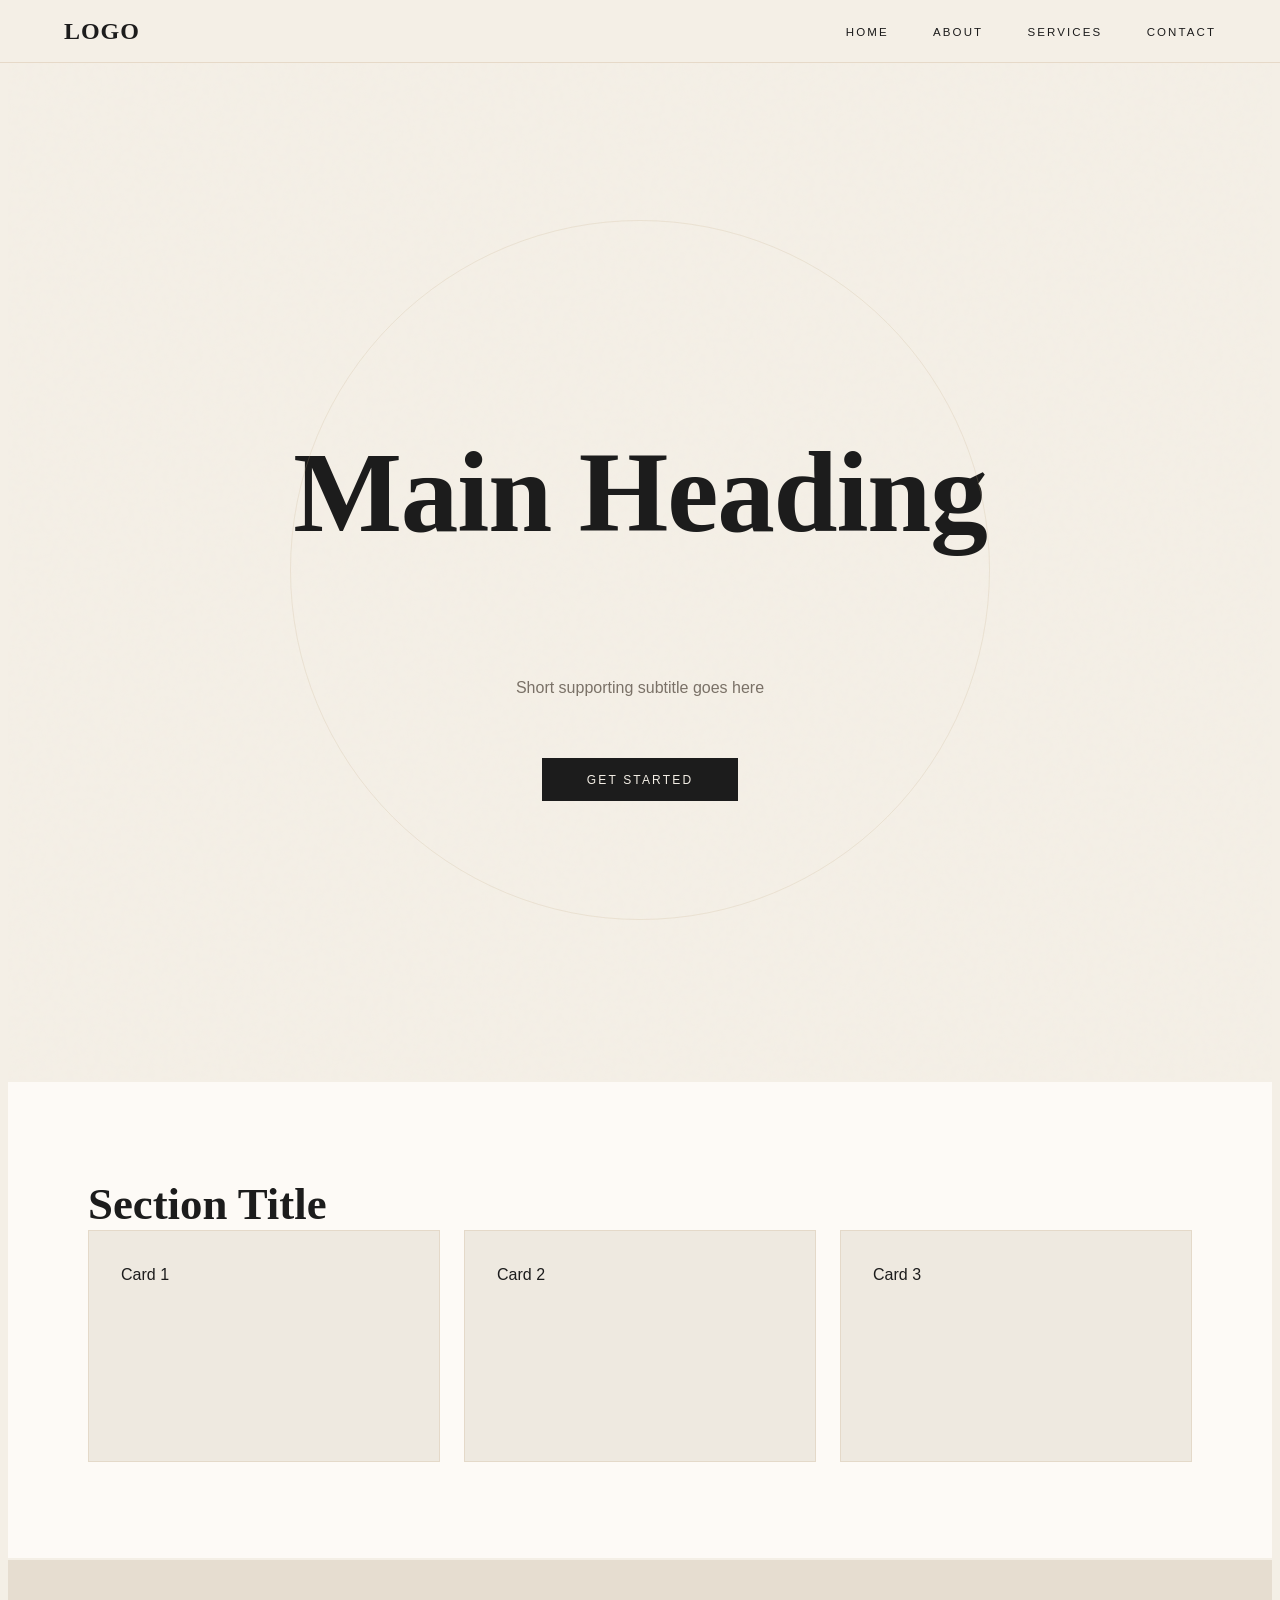
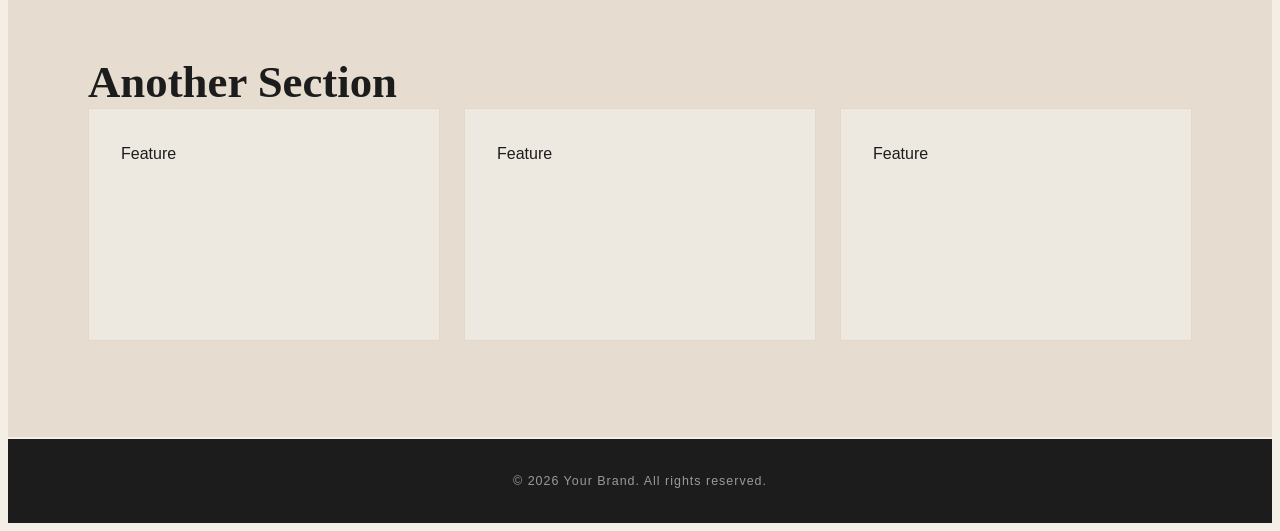
==== index.html @ 218c2b91 "getting portfolio site set up, setting up live server" ====
<!doctype html>
<html lang="en">
  <head>
    <meta charset="UTF-8" />
    <meta name="viewport" content="width=device-width, initial-scale=1.0" />
    <link rel="stylesheet" href="style.css" />
    <title>Wireframe Layout</title>
    <!-- 
    <style>
      * {
        margin: 0;
        padding: 0;
        box-sizing: border-box;
        font-family: Arial, sans-serif;
      }

      body {
        background: #f5f5f5;
        color: #333;
      }

      /* HEADER */
      header {
        background: #fff;
        padding: 20px 40px;
        display: flex;
        justify-content: space-between;
        align-items: center;
        border-bottom: 1px solid #ddd;
      }

      .logo {
        font-weight: bold;
      }

      nav a {
        margin-left: 20px;
        text-decoration: none;
        color: #333;
      }

      /* HERO */
      .hero {
        background: #eaeaea;
        padding: 80px 40px;
        text-align: center;
      }

      .hero h1 {
        font-size: 40px;
        margin-bottom: 10px;
      }

      .hero p {
        font-size: 18px;
        margin-bottom: 20px;
      }

      .btn {
        padding: 10px 20px;
        background: black;
        color: white;
        border: none;
        cursor: pointer;
      }

      /* SECTIONS */
      .section {
        padding: 60px 40px;
        background: white;
        margin-top: 10px;
      }

      .section-title {
        font-size: 24px;
        margin-bottom: 20px;
      }

      .grid {
        display: grid;
        grid-template-columns: repeat(3, 1fr);
        gap: 20px;
      }

      .card {
        background: #f0f0f0;
        padding: 20px;
        border: 1px solid #ddd;
        height: 120px;
      }

      /* FOOTER */
      footer {
        background: #111;
        color: white;
        text-align: center;
        padding: 30px;
        margin-top: 20px;
      }

      /* RESPONSIVE */
      @media (max-width: 768px) {
        .grid {
          grid-template-columns: 1fr;
        }

        header {
          flex-direction: column;
          gap: 10px;
        }
      }
    </style> -->
  </head>

  <body>
    <!-- HEADER -->
    <header>
      <div class="logo">LOGO</div>
      <nav>
        <a href="#">Home</a>
        <a href="#">About</a>
        <a href="#">Services</a>
        <a href="#">Contact</a>
      </nav>
    </header>

    <!-- HERO -->
    <section class="hero">
      <h1>Main Heading</h1>
      <p>Short supporting subtitle goes here</p>
      <button class="btn">Get Started</button>
    </section>

    <!-- SECTION 1 -->
    <section class="section">
      <div class="section-title">Section Title</div>
      <div class="grid">
        <div class="card">Card 1</div>
        <div class="card">Card 2</div>
        <div class="card">Card 3</div>
      </div>
    </section>

    <!-- SECTION 2 -->
    <section class="section">
      <div class="section-title">Another Section</div>
      <div class="grid">
        <div class="card">Feature</div>
        <div class="card">Feature</div>
        <div class="card">Feature</div>
      </div>
    </section>

    <!-- FOOTER -->
    <footer>© 2026 Your Brand. All rights reserved.</footer>
  </body>
</html>
---- style.css ----
Copy

/* ─── RESET ─── */
*, *::before, *::after {
  margin: 0;
  padding: 0;
  box-sizing: border-box;
}
 
/* ─── VARIABLES ─── */
:root {
  --cream:   #f4efe6;
  --sand:    #e6ddd0;
  --bark:    #c4a882;
  --ink:     #1c1c1c;
  --muted:   #7a7167;
  --white:   #fdfaf6;
  --card-bg: #eee9e0;
}
 
/* ─── BASE ─── */
html { scroll-behavior: smooth; }
 
body {
  font-family: 'Syne', sans-serif;
  background: var(--cream);
  color: var(--ink);
  overflow-x: hidden;
}
 
/* ─── HEADER ─── */
header {
  position: fixed;
  top: 0; left: 0; right: 0;
  z-index: 100;
  background: rgba(244,239,230,0.9);
  backdrop-filter: blur(14px);
  -webkit-backdrop-filter: blur(14px);
  border-bottom: 1px solid rgba(196,168,130,0.3);
  padding: 1.1rem 4rem;
  display: flex;
  justify-content: space-between;
  align-items: center;
}
 
.logo {
  font-family: 'Cormorant Garamond', serif;
  font-size: 1.5rem;
  font-weight: 700;
  letter-spacing: 0.04em;
  color: var(--ink);
}
 
.logo span { color: var(--bark); }
 
nav a {
  margin-left: 2.5rem;
  text-decoration: none;
  font-size: 0.72rem;
  font-weight: 500;
  letter-spacing: 0.18em;
  text-transform: uppercase;
  color: var(--ink);
  position: relative;
  padding-bottom: 3px;
  transition: color 0.25s;
}
 
nav a::after {
  content: '';
  position: absolute;
  bottom: 0; left: 0;
  width: 0; height: 1px;
  background: var(--bark);
  transition: width 0.3s ease;
}
 
nav a:hover { color: var(--bark); }
nav a:hover::after { width: 100%; }
 
/* ─── HERO ─── */
.hero {
  margin-top: 60px;
  min-height: 92vh;
  display: flex;
  flex-direction: column;
  justify-content: center;
  align-items: center;
  text-align: center;
  padding: 6rem 2rem;
  position: relative;
  overflow: hidden;
  background: var(--cream);
}
 
/* Grain texture overlay */
.hero::before {
  content: '';
  position: absolute;
  inset: 0;
  background-image: url("data:image/svg+xml,%3Csvg viewBox='0 0 200 200' xmlns='http://www.w3.org/2000/svg'%3E%3Cfilter id='n'%3E%3CfeTurbulence type='fractalNoise' baseFrequency='0.75' numOctaves='4' stitchTiles='stitch'/%3E%3C/filter%3E%3Crect width='100%25' height='100%25' filter='url(%23n)' opacity='0.04'/%3E%3C/svg%3E");
  pointer-events: none;
  opacity: 0.4;
}
 
/* Decorative circle */
.hero::after {
  content: '';
  position: absolute;
  width: 700px; height: 700px;
  border-radius: 50%;
  border: 1px solid rgba(196,168,130,0.2);
  top: 50%; left: 50%;
  transform: translate(-50%, -50%);
  pointer-events: none;
}
 
.hero-eyebrow {
  font-size: 0.72rem;
  letter-spacing: 0.26em;
  text-transform: uppercase;
  color: var(--bark);
  margin-bottom: 1.5rem;
  opacity: 0;
  animation: fadeUp 0.8s 0.2s forwards;
}
 
.hero h1 {
  font-family: 'Cormorant Garamond', serif;
  font-size: clamp(3.5rem, 9vw, 8rem);
  font-weight: 700;
  line-height: 1.0;
  letter-spacing: -0.01em;
  color: var(--ink);
  max-width: 800px;
  opacity: 0;
  animation: fadeUp 0.9s 0.35s forwards;
}
 
.hero h1 em {
  font-style: italic;
  color: var(--bark);
}
 
.hero p {
  margin-top: 1.8rem;
  font-size: 1rem;
  line-height: 1.75;
  color: var(--muted);
  max-width: 460px;
  font-weight: 400;
  opacity: 0;
  animation: fadeUp 0.9s 0.5s forwards;
}
 
/* ─── BUTTON ─── */
.btn {
  margin-top: 2.5rem;
  padding: 0.9rem 2.8rem;
  background: var(--ink);
  color: var(--cream);
  border: none;
  font-family: 'Syne', sans-serif;
  font-size: 0.75rem;
  font-weight: 500;
  letter-spacing: 0.18em;
  text-transform: uppercase;
  cursor: pointer;
  position: relative;
  overflow: hidden;
  transition: background 0.3s, transform 0.2s;
  opacity: 0;
  animation: fadeUp 0.9s 0.65s forwards;
}
 
.btn::before {
  content: '';
  position: absolute;
  inset: 0;
  background: var(--bark);
  transform: translateX(-101%);
  transition: transform 0.35s ease;
}
 
.btn:hover::before { transform: translateX(0); }
.btn:hover { transform: translateY(-2px); }
 
.btn span { position: relative; z-index: 1; }
 
/* ─── SECTIONS ─── */
.section {
  padding: 6rem 5rem;
  background: var(--white);
  margin-top: 2px;
}
 
.section:nth-child(even) { background: var(--sand); }
 
.section-header {
  display: flex;
  align-items: baseline;
  gap: 1.5rem;
  margin-bottom: 3rem;
}
 
.section-title {
  font-family: 'Cormorant Garamond', serif;
  font-size: clamp(2rem, 3.5vw, 3rem);
  font-weight: 600;
  color: var(--ink);
}
 
.section-rule {
  flex: 1;
  height: 1px;
  background: linear-gradient(to right, var(--bark), transparent);
  max-width: 200px;
}
 
/* ─── GRID & CARDS ─── */
.grid {
  display: grid;
  grid-template-columns: repeat(3, 1fr);
  gap: 1.5rem;
}
 
.card {
  background: var(--card-bg);
  padding: 2.2rem 2rem;
  border: 1px solid rgba(196,168,130,0.25);
  min-height: 160px;
  display: flex;
  flex-direction: column;
  justify-content: space-between;
  cursor: pointer;
  position: relative;
  overflow: hidden;
  transition: transform 0.3s ease, box-shadow 0.3s ease;
}
 
/* Card accent line */
.card::before {
  content: '';
  position: absolute;
  top: 0; left: 0;
  width: 3px; height: 0;
  background: var(--bark);
  transition: height 0.35s ease;
}
 
.card:hover::before { height: 100%; }
 
.card-number {
  font-family: 'Cormorant Garamond', serif;
  font-size: 2rem;
  font-weight: 400;
  color: rgba(196,168,130,0.45);
  line-height: 1;
}
 
.card-label {
  font-size: 0.82rem;
  font-weight: 500;
  letter-spacing: 0.1em;
  text-transform: uppercase;
  color: var(--ink);
}
 
/* ─── FOOTER ─── */
footer {
  background: var(--ink);
  color: rgba(244,239,230,0.6);
  text-align: center;
  padding: 2.2rem;
  margin-top: 2px;
  font-size: 0.78rem;
  letter-spacing: 0.08em;
}
 
footer strong {
  color: var(--bark);
  font-weight: 500;
}
 
/* ─── SCROLL REVEAL ─── */
.reveal {
  opacity: 0;
  transform: translateY(30px);
  transition: opacity 0.75s ease, transform 0.75s ease;
}
 
.reveal.visible {
  opacity: 1;
  transform: translateY(0);
}
 
.reveal:nth-child(2) { transition-delay: 0.1s; }
.reveal:nth-child(3) { transition-delay: 0.2s; }
 
/* ─── KEYFRAMES ─── */
@keyframes fadeUp {
  from { opacity: 0; transform: translateY(24px); }
  to   { opacity: 1; transform: translateY(0); }
}
 
/* ─── RESPONSIVE ─── */
@media (max-width: 768px) {
  header {
    flex-direction: column;
    gap: 0.8rem;
    padding: 1rem 2rem;
  }
 
  nav a { margin-left: 1rem; }
 
  .hero { padding: 5rem 1.5rem; }
 
  .section { padding: 4rem 2rem; }
 
  .grid { grid-template-columns: 1fr; }
}
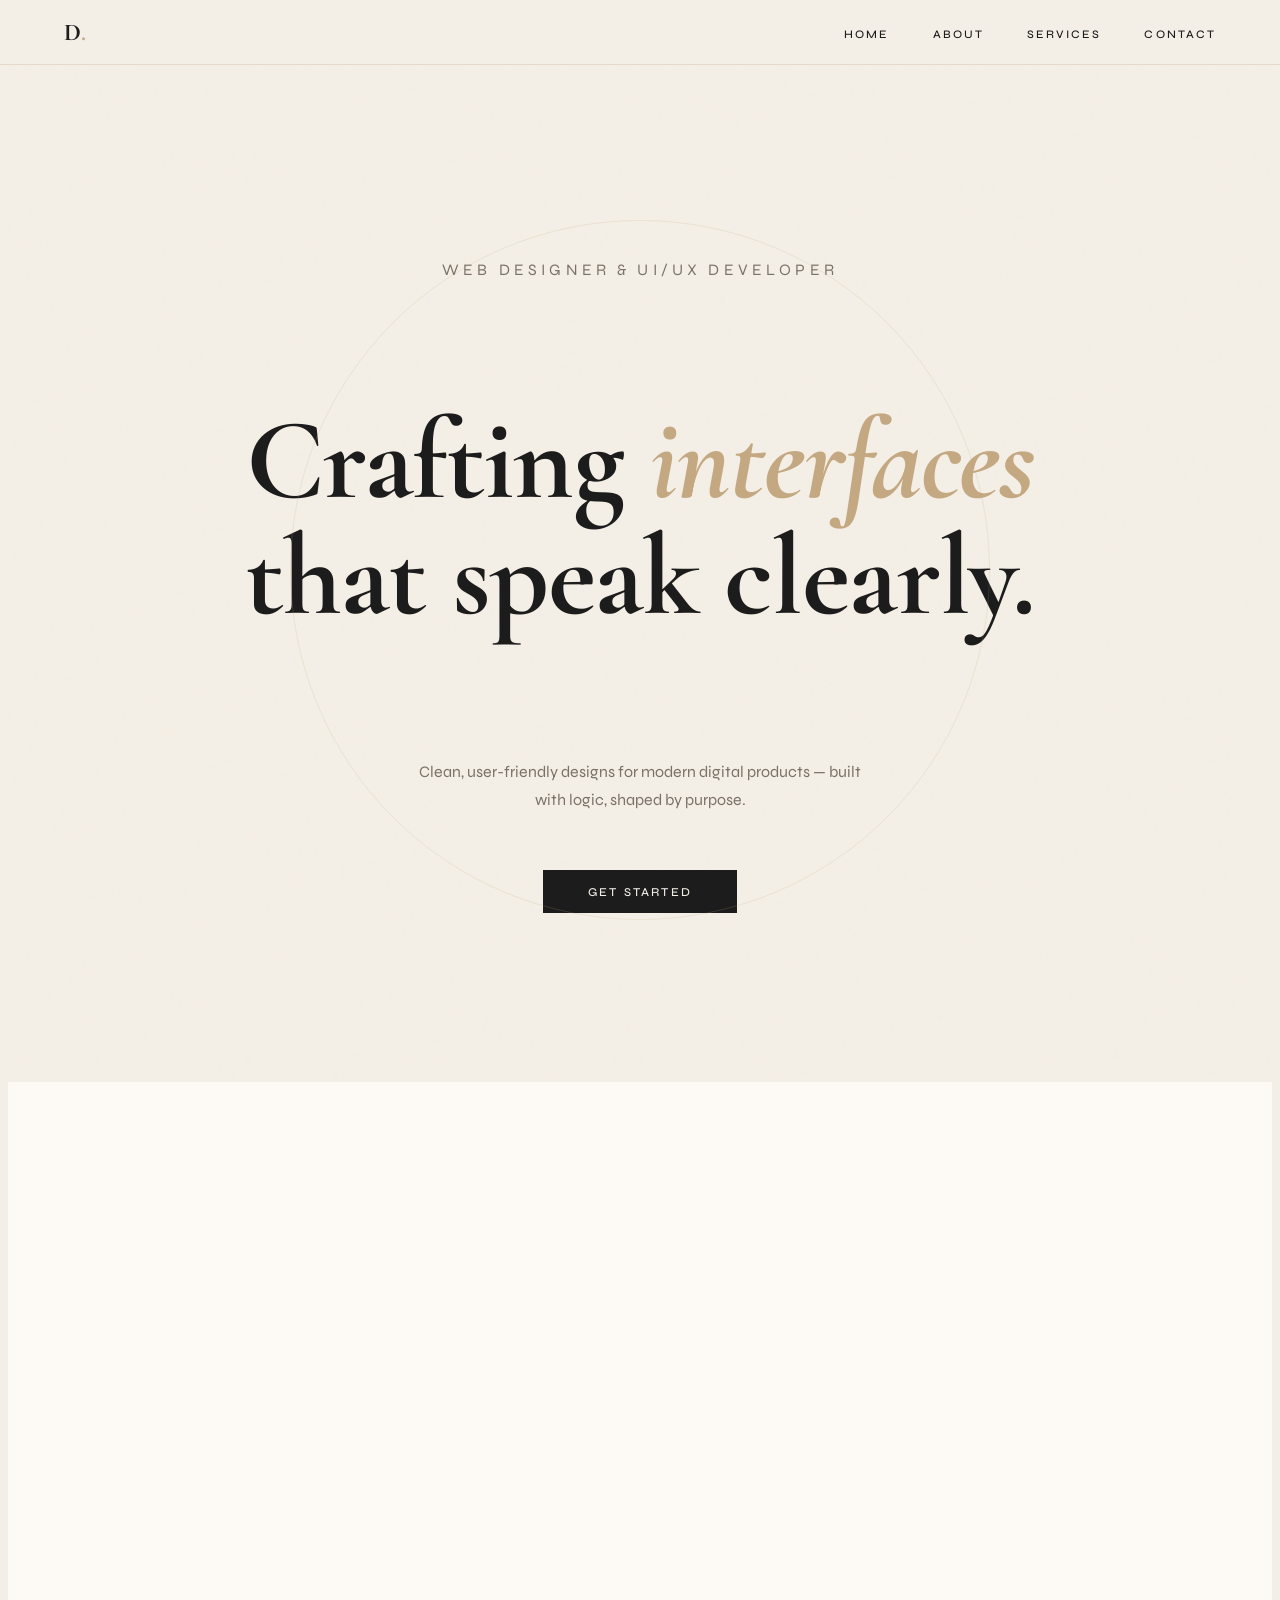
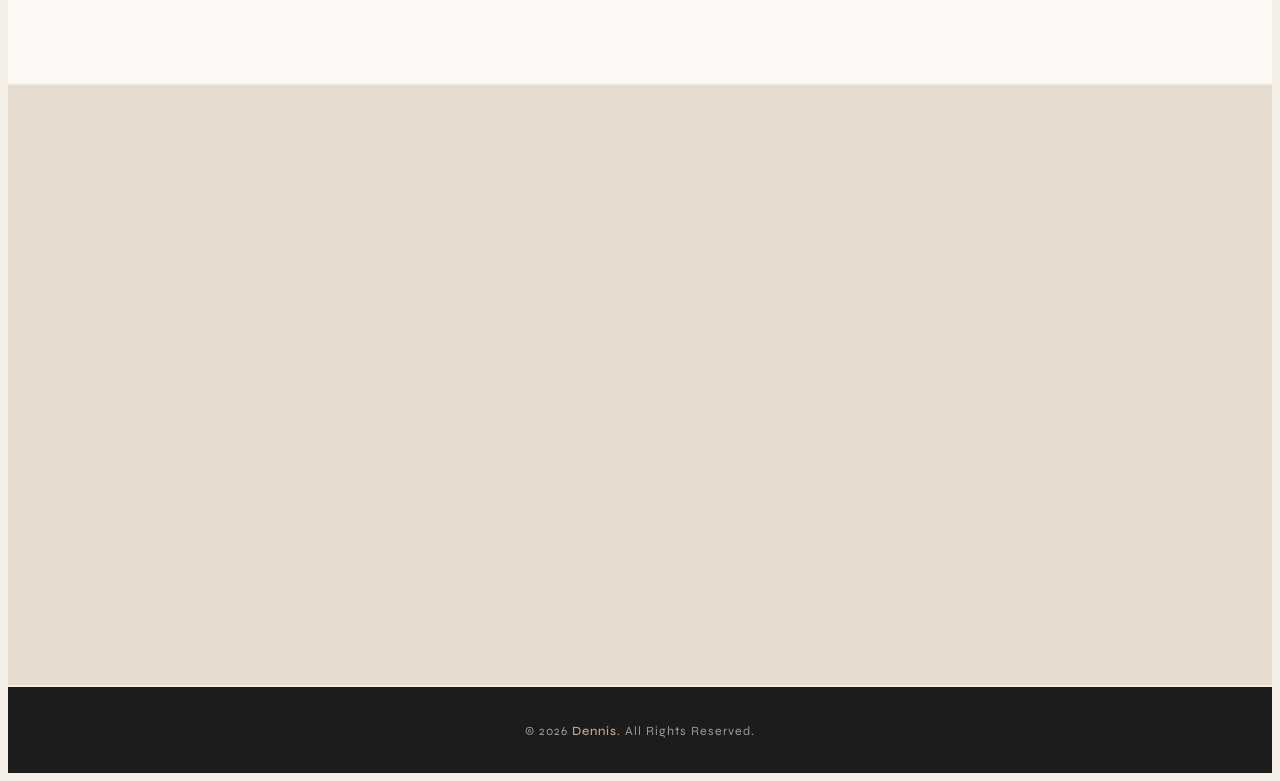
==== commit fa87c264: "getting portfolio cleaner" ====
--- a/index.html
+++ b/index.html
@@ -3,155 +3,82 @@
   <head>
     <meta charset="UTF-8" />
     <meta name="viewport" content="width=device-width, initial-scale=1.0" />
+    <title>Dennis — Web Designer</title>
+    <link href="https://fonts.googleapis.com/css2?family=Cormorant+Garamond:ital,wght@0,400;0,600;0,700;1,400;1,600&family=Syne:wght@400;500;700&display=swap" rel="stylesheet"/>
     <link rel="stylesheet" href="style.css" />
-    <title>Wireframe Layout</title>
-    <!-- 
-    <style>
-      * {
-        margin: 0;
-        padding: 0;
-        box-sizing: border-box;
-        font-family: Arial, sans-serif;
-      }
-
-      body {
-        background: #f5f5f5;
-        color: #333;
-      }
-
-      /* HEADER */
-      header {
-        background: #fff;
-        padding: 20px 40px;
-        display: flex;
-        justify-content: space-between;
-        align-items: center;
-        border-bottom: 1px solid #ddd;
-      }
-
-      .logo {
-        font-weight: bold;
-      }
-
-      nav a {
-        margin-left: 20px;
-        text-decoration: none;
-        color: #333;
-      }
-
-      /* HERO */
-      .hero {
-        background: #eaeaea;
-        padding: 80px 40px;
-        text-align: center;
-      }
-
-      .hero h1 {
-        font-size: 40px;
-        margin-bottom: 10px;
-      }
-
-      .hero p {
-        font-size: 18px;
-        margin-bottom: 20px;
-      }
-
-      .btn {
-        padding: 10px 20px;
-        background: black;
-        color: white;
-        border: none;
-        cursor: pointer;
-      }
-
-      /* SECTIONS */
-      .section {
-        padding: 60px 40px;
-        background: white;
-        margin-top: 10px;
-      }
-
-      .section-title {
-        font-size: 24px;
-        margin-bottom: 20px;
-      }
-
-      .grid {
-        display: grid;
-        grid-template-columns: repeat(3, 1fr);
-        gap: 20px;
-      }
-
-      .card {
-        background: #f0f0f0;
-        padding: 20px;
-        border: 1px solid #ddd;
-        height: 120px;
-      }
-
-      /* FOOTER */
-      footer {
-        background: #111;
-        color: white;
-        text-align: center;
-        padding: 30px;
-        margin-top: 20px;
-      }
-
-      /* RESPONSIVE */
-      @media (max-width: 768px) {
-        .grid {
-          grid-template-columns: 1fr;
-        }
-
-        header {
-          flex-direction: column;
-          gap: 10px;
-        }
-      }
-    </style> -->
   </head>
 
   <body>
+
     <!-- HEADER -->
     <header>
-      <div class="logo">LOGO</div>
+      <div class="logo">D<span>.</span></div>
       <nav>
-        <a href="#">Home</a>
-        <a href="#">About</a>
-        <a href="#">Services</a>
-        <a href="#">Contact</a>
+        <a href="#home">Home</a>
+        <a href="#about">About</a>
+        <a href="#services">Services</a>
+        <a href="#contact">Contact</a>
       </nav>
     </header>
 
     <!-- HERO -->
-    <section class="hero">
-      <h1>Main Heading</h1>
-      <p>Short supporting subtitle goes here</p>
-      <button class="btn">Get Started</button>
+    <section class="hero" id="home">
+      <p class="hero-eyebrow">Web Designer &amp; UI/UX Developer</p>
+      <h1>Crafting <em>interfaces</em><br>that speak clearly.</h1>
+      <p>Clean, user-friendly designs for modern digital products — built with logic, shaped by purpose.</p>
+      <button class="btn"><span>Get Started</span></button>
     </section>
 
-    <!-- SECTION 1 -->
-    <section class="section">
-      <div class="section-title">Section Title</div>
+    <!-- SECTION 1 — SERVICES -->
+    <section class="section" id="services">
+      <div class="section-header reveal">
+        <h2 class="section-title">What I Do</h2>
+        <div class="section-rule"></div>
+      </div>
       <div class="grid">
-        <div class="card">Card 1</div>
-        <div class="card">Card 2</div>
-        <div class="card">Card 3</div>
+        <div class="card reveal">
+          <span class="card-number">01</span>
+          <span class="card-label">UI Design</span>
+        </div>
+        <div class="card reveal">
+          <span class="card-number">02</span>
+          <span class="card-label">UX Research</span>
+        </div>
+        <div class="card reveal">
+          <span class="card-number">03</span>
+          <span class="card-label">Web Development</span>
+        </div>
       </div>
     </section>
 
-    <!-- SECTION 2 -->
-    <section class="section">
-      <div class="section-title">Another Section</div>
+    <!-- SECTION 2 — FEATURES -->
+    <section class="section" id="about">
+      <div class="section-header reveal">
+        <h2 class="section-title">Why Work With Me</h2>
+        <div class="section-rule"></div>
+      </div>
       <div class="grid">
-        <div class="card">Feature</div>
-        <div class="card">Feature</div>
-        <div class="card">Feature</div>
+        <div class="card reveal">
+          <span class="card-number">✦</span>
+          <span class="card-label">User-Centered</span>
+        </div>
+        <div class="card reveal">
+          <span class="card-number">✦</span>
+          <span class="card-label">Detail-Oriented</span>
+        </div>
+        <div class="card reveal">
+          <span class="card-number">✦</span>
+          <span class="card-label">Business-Focused</span>
+        </div>
       </div>
     </section>
 
     <!-- FOOTER -->
-    <footer>© 2026 Your Brand. All rights reserved.</footer>
+    <footer id="contact">
+      © 2026 <strong>Dennis</strong>. All Rights Reserved.
+    </footer>
+
+    <script src="script.js"></script>
+
   </body>
-</html>
+</html>
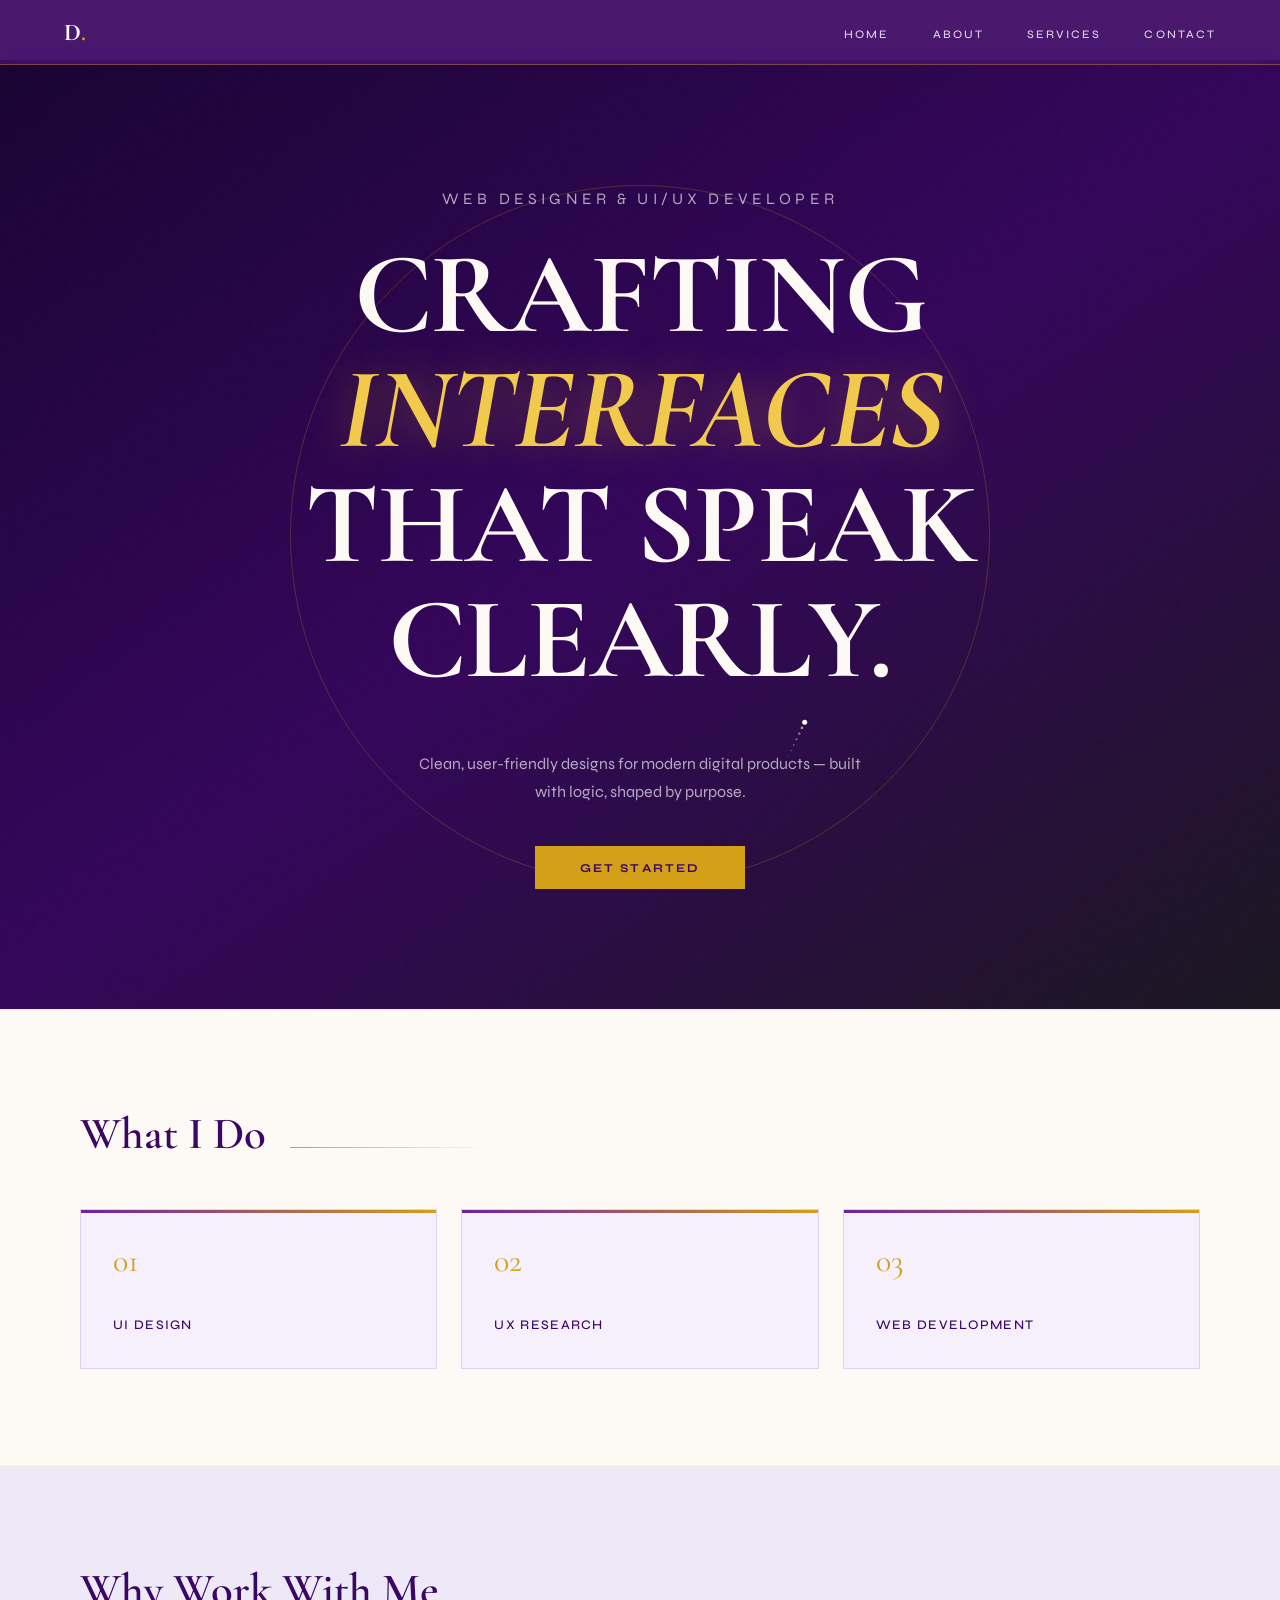
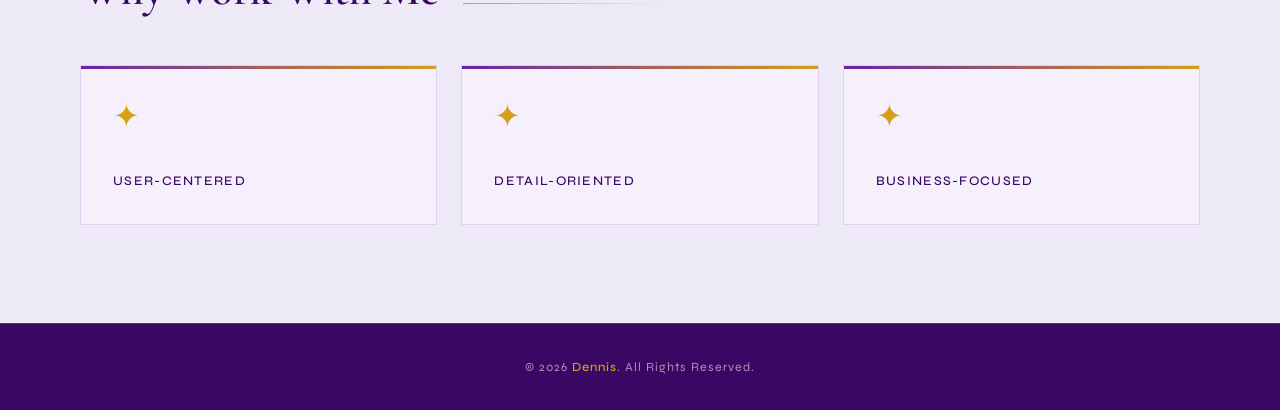
==== commit bec2f466: "fireworks" ====
--- a/index.html
+++ b/index.html
@@ -23,6 +23,7 @@
 
     <!-- HERO -->
     <section class="hero" id="home">
+      <canvas id="fireworks"></canvas>
       <p class="hero-eyebrow">Web Designer &amp; UI/UX Developer</p>
       <h1>Crafting <em>interfaces</em><br>that speak clearly.</h1>
       <p>Clean, user-friendly designs for modern digital products — built with logic, shaped by purpose.</p>
--- a/style.css
+++ b/style.css
@@ -1,59 +1,78 @@
-
-Copy
-
 /* ─── RESET ─── */
-*, *::before, *::after {
+*,
+*::before,
+*::after {
   margin: 0;
   padding: 0;
   box-sizing: border-box;
 }
- 
+
 /* ─── VARIABLES ─── */
 :root {
-  --cream:   #f4efe6;
-  --sand:    #e6ddd0;
-  --bark:    #c4a882;
-  --ink:     #1c1c1c;
-  --muted:   #7a7167;
-  --white:   #fdfaf6;
-  --card-bg: #eee9e0;
-}
- 
+  --cream: #f4efe6;
+  --sand: #ede9f6; /* soft purple tint */
+  --purple: #6b21a8; /* royal purple */
+  --purple-deep: #3b0764; /* deep purple */
+  --purple-light: #a855f7; /* lighter purple accent */
+  --gold: #d4a017; /* rich gold */
+  --gold-light: #f0c94d; /* bright gold highlight */
+  --ink: #1c1c1c;
+  --muted: #7a7167;
+  --white: #fdfaf6;
+  --card-bg: #f5f0fc; /* purple-washed card */
+}
+
+#fireworks {
+  position: absolute;
+  top: 0;
+  left: 0;
+  width: 100%;
+  height: 100%;
+  pointer-events: none;
+  z-index: 0;
+}
+
 /* ─── BASE ─── */
-html { scroll-behavior: smooth; }
- 
+html {
+  scroll-behavior: smooth;
+}
+
 body {
-  font-family: 'Syne', sans-serif;
+  font-family: "Syne", sans-serif;
   background: var(--cream);
   color: var(--ink);
   overflow-x: hidden;
 }
- 
+
 /* ─── HEADER ─── */
 header {
   position: fixed;
-  top: 0; left: 0; right: 0;
+  top: 0;
+  left: 0;
+  right: 0;
   z-index: 100;
-  background: rgba(244,239,230,0.9);
+  background: rgba(59, 7, 100, 0.92);
   backdrop-filter: blur(14px);
   -webkit-backdrop-filter: blur(14px);
-  border-bottom: 1px solid rgba(196,168,130,0.3);
+  border-bottom: 1px solid rgba(212, 160, 23, 0.4);
   padding: 1.1rem 4rem;
   display: flex;
   justify-content: space-between;
   align-items: center;
 }
- 
+
 .logo {
-  font-family: 'Cormorant Garamond', serif;
+  font-family: "Cormorant Garamond", serif;
   font-size: 1.5rem;
   font-weight: 700;
   letter-spacing: 0.04em;
-  color: var(--ink);
-}
- 
-.logo span { color: var(--bark); }
- 
+  color: var(--white);
+}
+
+.logo span {
+  color: var(--gold);
+}
+
 nav a {
   margin-left: 2.5rem;
   text-decoration: none;
@@ -61,24 +80,30 @@
   font-weight: 500;
   letter-spacing: 0.18em;
   text-transform: uppercase;
-  color: var(--ink);
+  color: rgba(255, 255, 255, 0.8);
   position: relative;
   padding-bottom: 3px;
   transition: color 0.25s;
 }
- 
+
 nav a::after {
-  content: '';
-  position: absolute;
-  bottom: 0; left: 0;
-  width: 0; height: 1px;
-  background: var(--bark);
+  content: "";
+  position: absolute;
+  bottom: 0;
+  left: 0;
+  width: 0;
+  height: 1px;
+  background: var(--gold);
   transition: width 0.3s ease;
 }
- 
-nav a:hover { color: var(--bark); }
-nav a:hover::after { width: 100%; }
- 
+
+nav a:hover {
+  color: var(--gold-light);
+}
+nav a:hover::after {
+  width: 100%;
+}
+
 /* ─── HERO ─── */
 .hero {
   margin-top: 60px;
@@ -91,144 +116,161 @@
   padding: 6rem 2rem;
   position: relative;
   overflow: hidden;
-  background: var(--cream);
-}
- 
+  background: linear-gradient(145deg, #1a0533 0%, #3b0764 50%, #1c1c1c 100%);
+}
+
 /* Grain texture overlay */
 .hero::before {
-  content: '';
+  content: "";
   position: absolute;
   inset: 0;
   background-image: url("data:image/svg+xml,%3Csvg viewBox='0 0 200 200' xmlns='http://www.w3.org/2000/svg'%3E%3Cfilter id='n'%3E%3CfeTurbulence type='fractalNoise' baseFrequency='0.75' numOctaves='4' stitchTiles='stitch'/%3E%3C/filter%3E%3Crect width='100%25' height='100%25' filter='url(%23n)' opacity='0.04'/%3E%3C/svg%3E");
   pointer-events: none;
   opacity: 0.4;
 }
- 
-/* Decorative circle */
+
+/* Decorative gold circle */
 .hero::after {
-  content: '';
-  position: absolute;
-  width: 700px; height: 700px;
+  content: "";
+  position: absolute;
+  width: 700px;
+  height: 700px;
   border-radius: 50%;
-  border: 1px solid rgba(196,168,130,0.2);
-  top: 50%; left: 50%;
+  border: 1px solid rgba(212, 160, 23, 0.25);
+  top: 50%;
+  left: 50%;
   transform: translate(-50%, -50%);
   pointer-events: none;
 }
- 
-.hero-eyebrow {
+
+.hero-eyebrow,
+.hero h1,
+.her p,
+.btn {
+  position: relative;
+  z-index: 1;
   font-size: 0.72rem;
   letter-spacing: 0.26em;
   text-transform: uppercase;
-  color: var(--bark);
+  color: var(--gold);
   margin-bottom: 1.5rem;
   opacity: 0;
   animation: fadeUp 0.8s 0.2s forwards;
 }
- 
+
 .hero h1 {
-  font-family: 'Cormorant Garamond', serif;
+  font-family: "Cormorant Garamond", serif;
   font-size: clamp(3.5rem, 9vw, 8rem);
   font-weight: 700;
-  line-height: 1.0;
+  line-height: 1;
   letter-spacing: -0.01em;
-  color: var(--ink);
+  color: var(--white);
   max-width: 800px;
   opacity: 0;
   animation: fadeUp 0.9s 0.35s forwards;
 }
- 
+
 .hero h1 em {
   font-style: italic;
-  color: var(--bark);
-}
- 
+  color: var(--gold-light);
+  text-shadow: 0 0 40px rgba(212, 160, 23, 0.4);
+}
+
 .hero p {
   margin-top: 1.8rem;
   font-size: 1rem;
   line-height: 1.75;
-  color: var(--muted);
+  color: rgba(255, 255, 255, 0.65);
   max-width: 460px;
   font-weight: 400;
   opacity: 0;
   animation: fadeUp 0.9s 0.5s forwards;
 }
- 
+
 /* ─── BUTTON ─── */
 .btn {
   margin-top: 2.5rem;
   padding: 0.9rem 2.8rem;
-  background: var(--ink);
-  color: var(--cream);
+  background: var(--gold);
+  color: var(--purple-deep);
   border: none;
-  font-family: 'Syne', sans-serif;
+  font-family: "Syne", sans-serif;
   font-size: 0.75rem;
-  font-weight: 500;
+  font-weight: 700;
   letter-spacing: 0.18em;
   text-transform: uppercase;
   cursor: pointer;
   position: relative;
   overflow: hidden;
-  transition: background 0.3s, transform 0.2s;
+  transition: transform 0.2s;
   opacity: 0;
   animation: fadeUp 0.9s 0.65s forwards;
 }
- 
+
 .btn::before {
-  content: '';
+  content: "";
   position: absolute;
   inset: 0;
-  background: var(--bark);
+  background: var(--gold-light);
   transform: translateX(-101%);
   transition: transform 0.35s ease;
 }
- 
-.btn:hover::before { transform: translateX(0); }
-.btn:hover { transform: translateY(-2px); }
- 
-.btn span { position: relative; z-index: 1; }
- 
+
+.btn:hover::before {
+  transform: translateX(0);
+}
+.btn:hover {
+  transform: translateY(-2px);
+}
+
+.btn span {
+  position: relative;
+  z-index: 1;
+}
+
 /* ─── SECTIONS ─── */
 .section {
   padding: 6rem 5rem;
   background: var(--white);
   margin-top: 2px;
 }
- 
-.section:nth-child(even) { background: var(--sand); }
- 
+
+.section:nth-child(even) {
+  background: var(--sand);
+}
+
 .section-header {
   display: flex;
   align-items: baseline;
   gap: 1.5rem;
   margin-bottom: 3rem;
 }
- 
+
 .section-title {
-  font-family: 'Cormorant Garamond', serif;
+  font-family: "Cormorant Garamond", serif;
   font-size: clamp(2rem, 3.5vw, 3rem);
   font-weight: 600;
-  color: var(--ink);
-}
- 
+  color: var(--purple-deep);
+}
+
 .section-rule {
   flex: 1;
   height: 1px;
-  background: linear-gradient(to right, var(--bark), transparent);
+  background: linear-gradient(to right, var(--gold), transparent);
   max-width: 200px;
 }
- 
+
 /* ─── GRID & CARDS ─── */
 .grid {
   display: grid;
   grid-template-columns: repeat(3, 1fr);
   gap: 1.5rem;
 }
- 
+
 .card {
   background: var(--card-bg);
   padding: 2.2rem 2rem;
-  border: 1px solid rgba(196,168,130,0.25);
+  border: 1px solid rgba(107, 33, 168, 0.15);
   min-height: 160px;
   display: flex;
   flex-direction: column;
@@ -236,74 +278,104 @@
   cursor: pointer;
   position: relative;
   overflow: hidden;
-  transition: transform 0.3s ease, box-shadow 0.3s ease;
-}
- 
-/* Card accent line */
+  transition:
+    transform 0.3s ease,
+    box-shadow 0.3s ease;
+}
+
+/* Gold + purple gradient top bar */
 .card::before {
-  content: '';
-  position: absolute;
-  top: 0; left: 0;
-  width: 3px; height: 0;
-  background: var(--bark);
+  content: "";
+  position: absolute;
+  top: 0;
+  left: 0;
+  width: 100%;
+  height: 3px;
+  background: linear-gradient(to right, var(--purple), var(--gold));
+}
+
+/* Purple left bar grows on hover */
+.card::after {
+  content: "";
+  position: absolute;
+  top: 0;
+  left: 0;
+  width: 3px;
+  height: 0;
+  background: var(--purple);
   transition: height 0.35s ease;
 }
- 
-.card:hover::before { height: 100%; }
- 
+
+.card:hover::after {
+  height: 100%;
+}
+
 .card-number {
-  font-family: 'Cormorant Garamond', serif;
+  font-family: "Cormorant Garamond", serif;
   font-size: 2rem;
   font-weight: 400;
-  color: rgba(196,168,130,0.45);
+  color: var(--gold);
   line-height: 1;
 }
- 
+
 .card-label {
   font-size: 0.82rem;
   font-weight: 500;
   letter-spacing: 0.1em;
   text-transform: uppercase;
-  color: var(--ink);
-}
- 
+  color: var(--purple-deep);
+}
+
 /* ─── FOOTER ─── */
 footer {
-  background: var(--ink);
-  color: rgba(244,239,230,0.6);
+  background: var(--purple-deep);
+  color: rgba(244, 239, 230, 0.6);
   text-align: center;
   padding: 2.2rem;
   margin-top: 2px;
   font-size: 0.78rem;
   letter-spacing: 0.08em;
-}
- 
+  border-top: 1px solid rgba(212, 160, 23, 0.3);
+}
+
 footer strong {
-  color: var(--bark);
+  color: var(--gold);
   font-weight: 500;
 }
- 
+
 /* ─── SCROLL REVEAL ─── */
 .reveal {
   opacity: 0;
   transform: translateY(30px);
-  transition: opacity 0.75s ease, transform 0.75s ease;
-}
- 
+  transition:
+    opacity 0.75s ease,
+    transform 0.75s ease;
+}
+
 .reveal.visible {
   opacity: 1;
   transform: translateY(0);
 }
- 
-.reveal:nth-child(2) { transition-delay: 0.1s; }
-.reveal:nth-child(3) { transition-delay: 0.2s; }
- 
+
+.reveal:nth-child(2) {
+  transition-delay: 0.1s;
+}
+.reveal:nth-child(3) {
+  transition-delay: 0.2s;
+}
+
 /* ─── KEYFRAMES ─── */
 @keyframes fadeUp {
-  from { opacity: 0; transform: translateY(24px); }
-  to   { opacity: 1; transform: translateY(0); }
-}
- 
+  from {
+    opacity: 0;
+    transform: translateY(24px);
+  }
+  to {
+    opacity: 1;
+    transform: translateY(0);
+  }
+}
+
 /* ─── RESPONSIVE ─── */
 @media (max-width: 768px) {
   header {
@@ -311,12 +383,20 @@
     gap: 0.8rem;
     padding: 1rem 2rem;
   }
- 
-  nav a { margin-left: 1rem; }
- 
-  .hero { padding: 5rem 1.5rem; }
- 
-  .section { padding: 4rem 2rem; }
- 
-  .grid { grid-template-columns: 1fr; }
-}+
+  nav a {
+    margin-left: 1rem;
+  }
+
+  .hero {
+    padding: 5rem 1.5rem;
+  }
+
+  .section {
+    padding: 4rem 2rem;
+  }
+
+  .grid {
+    grid-template-columns: 1fr;
+  }
+}
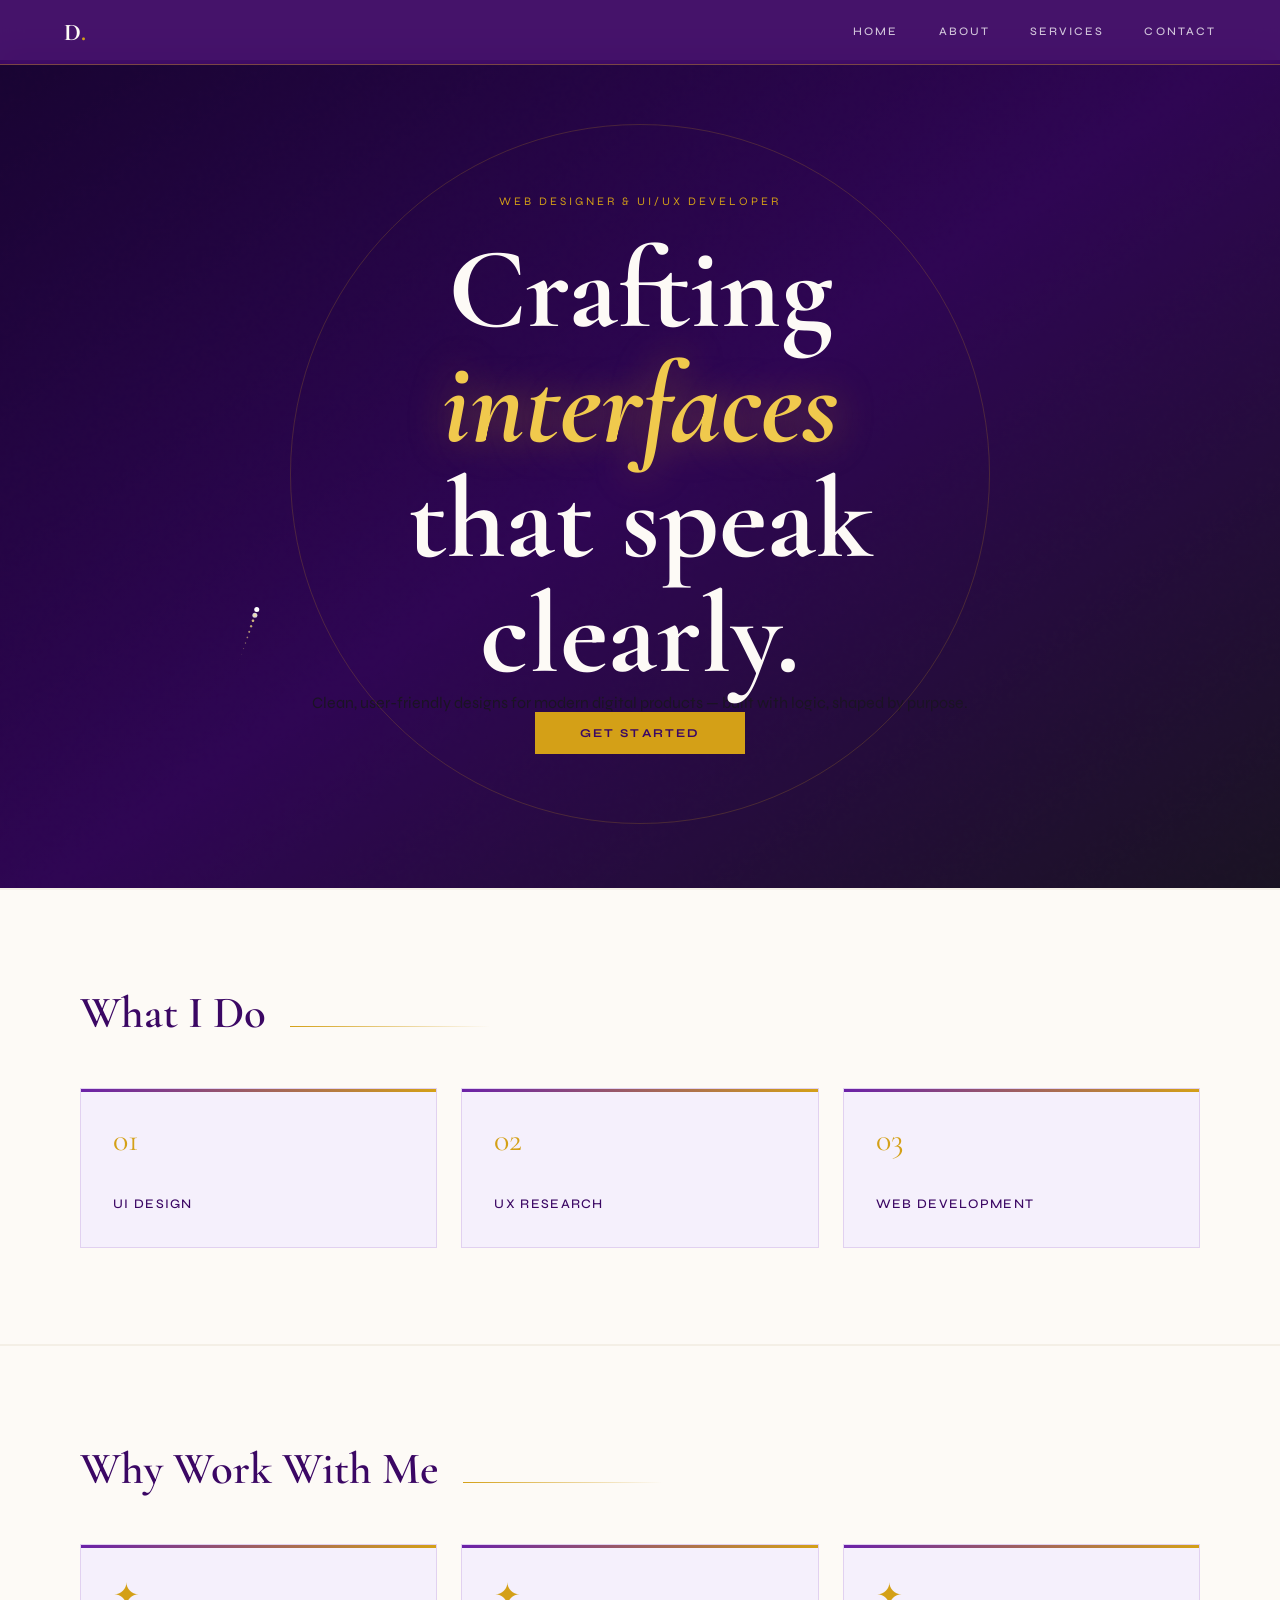
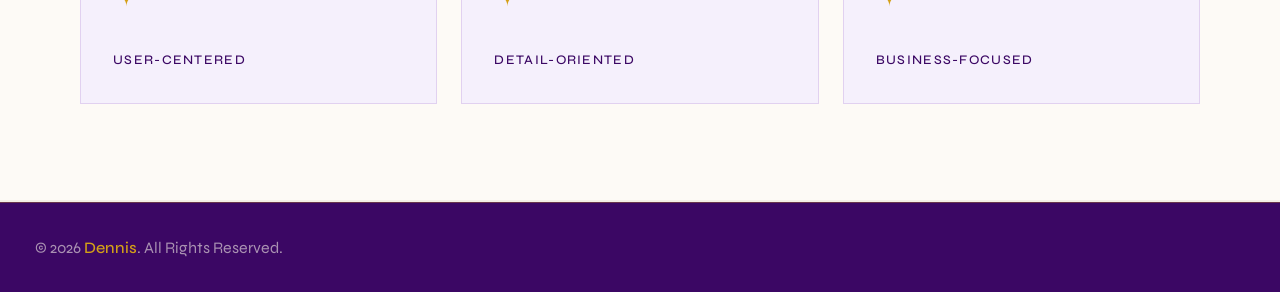
==== commit 25ef58a6: "Fixes to about and services" ====
--- a/index.html
+++ b/index.html
@@ -4,12 +4,14 @@
     <meta charset="UTF-8" />
     <meta name="viewport" content="width=device-width, initial-scale=1.0" />
     <title>Dennis — Web Designer</title>
-    <link href="https://fonts.googleapis.com/css2?family=Cormorant+Garamond:ital,wght@0,400;0,600;0,700;1,400;1,600&family=Syne:wght@400;500;700&display=swap" rel="stylesheet"/>
+    <link
+      href="https://fonts.googleapis.com/css2?family=Cormorant+Garamond:ital,wght@0,400;0,600;0,700;1,400;1,600&family=Syne:wght@400;500;700&display=swap"
+      rel="stylesheet"
+    />
     <link rel="stylesheet" href="style.css" />
   </head>
 
   <body>
-
     <!-- HEADER -->
     <header>
       <div class="logo">D<span>.</span></div>
@@ -25,8 +27,11 @@
     <section class="hero" id="home">
       <canvas id="fireworks"></canvas>
       <p class="hero-eyebrow">Web Designer &amp; UI/UX Developer</p>
-      <h1>Crafting <em>interfaces</em><br>that speak clearly.</h1>
-      <p>Clean, user-friendly designs for modern digital products — built with logic, shaped by purpose.</p>
+      <h1>Crafting <em>interfaces</em><br />that speak clearly.</h1>
+      <p>
+        Clean, user-friendly designs for modern digital products — built with
+        logic, shaped by purpose.
+      </p>
       <button class="btn"><span>Get Started</span></button>
     </section>
 
@@ -80,6 +85,5 @@
     </footer>
 
     <script src="script.js"></script>
-
   </body>
-</html>+</html>
--- a/style.css
+++ b/style.css
@@ -10,26 +10,15 @@
 /* ─── VARIABLES ─── */
 :root {
   --cream: #f4efe6;
-  --sand: #ede9f6; /* soft purple tint */
-  --purple: #6b21a8; /* royal purple */
-  --purple-deep: #3b0764; /* deep purple */
-  --purple-light: #a855f7; /* lighter purple accent */
-  --gold: #d4a017; /* rich gold */
-  --gold-light: #f0c94d; /* bright gold highlight */
+  --sand: #ede9f6;
+  --purple: #6b21a8;
+  --purple-deep: #3b0764;
+  --gold: #d4a017;
+  --gold-light: #f0c94d;
   --ink: #1c1c1c;
   --muted: #7a7167;
   --white: #fdfaf6;
-  --card-bg: #f5f0fc; /* purple-washed card */
-}
-
-#fireworks {
-  position: absolute;
-  top: 0;
-  left: 0;
-  width: 100%;
-  height: 100%;
-  pointer-events: none;
-  z-index: 0;
+  --card-bg: #f5f0fc;
 }
 
 /* ─── BASE ─── */
@@ -51,7 +40,7 @@
   left: 0;
   right: 0;
   z-index: 100;
-  background: rgba(59, 7, 100, 0.92);
+  background: rgba(59, 7, 100, 0.95);
   backdrop-filter: blur(14px);
   -webkit-backdrop-filter: blur(14px);
   border-bottom: 1px solid rgba(212, 160, 23, 0.4);
@@ -67,10 +56,16 @@
   font-weight: 700;
   letter-spacing: 0.04em;
   color: var(--white);
+  text-decoration: none;
 }
 
 .logo span {
   color: var(--gold);
+}
+
+nav {
+  display: flex;
+  align-items: center;
 }
 
 nav a {
@@ -80,7 +75,7 @@
   font-weight: 500;
   letter-spacing: 0.18em;
   text-transform: uppercase;
-  color: rgba(255, 255, 255, 0.8);
+  color: rgba(255, 255, 255, 0.75);
   position: relative;
   padding-bottom: 3px;
   transition: color 0.25s;
@@ -97,14 +92,26 @@
   transition: width 0.3s ease;
 }
 
-nav a:hover {
+nav a:hover,
+nav a.active {
   color: var(--gold-light);
 }
-nav a:hover::after {
+nav a:hover::after,
+nav a.active::after {
   width: 100%;
 }
 
-/* ─── HERO ─── */
+/* mobile toggle */
+.nav-toggle {
+  display: none;
+  background: none;
+  border: none;
+  color: var(--gold);
+  font-size: 1.4rem;
+  cursor: pointer;
+}
+
+/* ─── HERO (homepage) ─── */
 .hero {
   margin-top: 60px;
   min-height: 92vh;
@@ -119,7 +126,6 @@
   background: linear-gradient(145deg, #1a0533 0%, #3b0764 50%, #1c1c1c 100%);
 }
 
-/* Grain texture overlay */
 .hero::before {
   content: "";
   position: absolute;
@@ -129,31 +135,37 @@
   opacity: 0.4;
 }
 
-/* Decorative gold circle */
 .hero::after {
   content: "";
   position: absolute;
   width: 700px;
   height: 700px;
   border-radius: 50%;
-  border: 1px solid rgba(212, 160, 23, 0.25);
+  border: 1px solid rgba(212, 160, 23, 0.2);
   top: 50%;
   left: 50%;
   transform: translate(-50%, -50%);
   pointer-events: none;
 }
 
-.hero-eyebrow,
-.hero h1,
-.her p,
-.btn {
-  position: relative;
-  z-index: 1;
+#fireworks {
+  position: absolute;
+  top: 0;
+  left: 0;
+  width: 100%;
+  height: 100%;
+  pointer-events: none;
+  z-index: 0;
+}
+
+.hero-eyebrow {
   font-size: 0.72rem;
   letter-spacing: 0.26em;
   text-transform: uppercase;
   color: var(--gold);
   margin-bottom: 1.5rem;
+  position: relative;
+  z-index: 1;
   opacity: 0;
   animation: fadeUp 0.8s 0.2s forwards;
 }
@@ -163,9 +175,10 @@
   font-size: clamp(3.5rem, 9vw, 8rem);
   font-weight: 700;
   line-height: 1;
-  letter-spacing: -0.01em;
   color: var(--white);
   max-width: 800px;
+  position: relative;
+  z-index: 1;
   opacity: 0;
   animation: fadeUp 0.9s 0.35s forwards;
 }
@@ -176,20 +189,77 @@
   text-shadow: 0 0 40px rgba(212, 160, 23, 0.4);
 }
 
-.hero p {
+.hero .hero-sub {
   margin-top: 1.8rem;
   font-size: 1rem;
   line-height: 1.75;
   color: rgba(255, 255, 255, 0.65);
   max-width: 460px;
-  font-weight: 400;
+  position: relative;
+  z-index: 1;
   opacity: 0;
   animation: fadeUp 0.9s 0.5s forwards;
 }
 
-/* ─── BUTTON ─── */
+.hero-btns {
+  display: flex;
+  gap: 1rem;
+  margin-top: 2.5rem;
+  flex-wrap: wrap;
+  justify-content: center;
+  position: relative;
+  z-index: 1;
+  opacity: 0;
+  animation: fadeUp 0.9s 0.65s forwards;
+}
+
+/* ─── PAGE HERO (inner pages) ─── */
+.page-hero {
+  margin-top: 60px;
+  padding: 5rem 2rem 4rem;
+  text-align: center;
+  background: linear-gradient(145deg, #1a0533 0%, #3b0764 60%, #1c1c1c 100%);
+  position: relative;
+  overflow: hidden;
+}
+
+.page-hero::after {
+  content: "";
+  position: absolute;
+  width: 500px;
+  height: 500px;
+  border-radius: 50%;
+  border: 1px solid rgba(212, 160, 23, 0.15);
+  top: 50%;
+  left: 50%;
+  transform: translate(-50%, -50%);
+  pointer-events: none;
+}
+
+.page-hero .hero-eyebrow {
+  animation: fadeUp 0.7s 0.1s forwards;
+}
+
+.page-hero h1 {
+  font-family: "Cormorant Garamond", serif;
+  font-size: clamp(2.8rem, 7vw, 6rem);
+  font-weight: 700;
+  line-height: 1.05;
+  color: var(--white);
+  position: relative;
+  z-index: 1;
+  opacity: 0;
+  animation: fadeUp 0.8s 0.25s forwards;
+}
+
+.page-hero h1 em {
+  font-style: italic;
+  color: var(--gold-light);
+}
+
+/* ─── BUTTONS ─── */
 .btn {
-  margin-top: 2.5rem;
+  display: inline-block;
   padding: 0.9rem 2.8rem;
   background: var(--gold);
   color: var(--purple-deep);
@@ -200,11 +270,10 @@
   letter-spacing: 0.18em;
   text-transform: uppercase;
   cursor: pointer;
+  text-decoration: none;
   position: relative;
   overflow: hidden;
   transition: transform 0.2s;
-  opacity: 0;
-  animation: fadeUp 0.9s 0.65s forwards;
 }
 
 .btn::before {
@@ -222,10 +291,84 @@
 .btn:hover {
   transform: translateY(-2px);
 }
-
 .btn span {
   position: relative;
   z-index: 1;
+}
+
+.btn-ghost {
+  display: inline-block;
+  padding: 0.9rem 2.8rem;
+  background: transparent;
+  color: var(--gold-light);
+  border: 1px solid rgba(212, 160, 23, 0.6);
+  font-family: "Syne", sans-serif;
+  font-size: 0.75rem;
+  font-weight: 500;
+  letter-spacing: 0.18em;
+  text-transform: uppercase;
+  cursor: pointer;
+  text-decoration: none;
+  transition:
+    background 0.3s,
+    color 0.3s,
+    transform 0.2s;
+}
+
+.btn-ghost:hover {
+  background: rgba(212, 160, 23, 0.15);
+  transform: translateY(-2px);
+}
+
+.btn-ghost span {
+  position: relative;
+  z-index: 1;
+}
+
+/* ─── STRIP (homepage quick links) ─── */
+.strip {
+  display: grid;
+  grid-template-columns: repeat(3, 1fr);
+  background: var(--purple-deep);
+  border-top: 1px solid rgba(212, 160, 23, 0.3);
+  border-bottom: 1px solid rgba(212, 160, 23, 0.3);
+}
+
+.strip-item {
+  display: flex;
+  flex-direction: column;
+  align-items: center;
+  justify-content: center;
+  padding: 1.8rem 1rem;
+  text-decoration: none;
+  color: rgba(255, 255, 255, 0.75);
+  border-right: 1px solid rgba(212, 160, 23, 0.2);
+  transition:
+    background 0.25s,
+    color 0.25s;
+  gap: 0.4rem;
+}
+
+.strip-item:last-child {
+  border-right: none;
+}
+.strip-item:hover {
+  background: rgba(212, 160, 23, 0.1);
+  color: var(--gold-light);
+}
+
+.strip-num {
+  font-family: "Cormorant Garamond", serif;
+  font-size: 1.6rem;
+  color: var(--gold);
+  line-height: 1;
+}
+
+.strip-label {
+  font-size: 0.7rem;
+  letter-spacing: 0.2em;
+  text-transform: uppercase;
+  font-weight: 500;
 }
 
 /* ─── SECTIONS ─── */
@@ -235,7 +378,7 @@
   margin-top: 2px;
 }
 
-.section:nth-child(even) {
+.section.alt {
   background: var(--sand);
 }
 
@@ -260,6 +403,11 @@
   max-width: 200px;
 }
 
+.center-btn {
+  text-align: center;
+  margin-top: 2.5rem;
+}
+
 /* ─── GRID & CARDS ─── */
 .grid {
   display: grid;
@@ -283,7 +431,6 @@
     box-shadow 0.3s ease;
 }
 
-/* Gold + purple gradient top bar */
 .card::before {
   content: "";
   position: absolute;
@@ -294,7 +441,6 @@
   background: linear-gradient(to right, var(--purple), var(--gold));
 }
 
-/* Purple left bar grows on hover */
 .card::after {
   content: "";
   position: absolute;
@@ -309,6 +455,10 @@
 .card:hover::after {
   height: 100%;
 }
+.card:hover {
+  transform: translateY(-6px);
+  box-shadow: 0 16px 40px rgba(107, 33, 168, 0.12);
+}
 
 .card-number {
   font-family: "Cormorant Garamond", serif;
@@ -326,21 +476,410 @@
   color: var(--purple-deep);
 }
 
+/* ─── ABOUT PAGE ─── */
+.about-grid {
+  display: grid;
+  grid-template-columns: 1fr 340px;
+  gap: 4rem;
+  align-items: center;
+}
+
+.about-text p {
+  font-size: 0.97rem;
+  line-height: 1.85;
+  color: var(--muted);
+}
+
+.about-text strong {
+  color: var(--purple-deep);
+}
+
+.about-photo {
+  display: flex;
+  justify-content: center;
+}
+
+.photo-placeholder {
+  width: 280px;
+  height: 340px;
+  background: linear-gradient(145deg, var(--purple-deep), var(--purple));
+  border: 3px solid var(--gold);
+  display: flex;
+  align-items: center;
+  justify-content: center;
+  font-family: "Cormorant Garamond", serif;
+  font-size: 6rem;
+  color: var(--gold);
+  font-weight: 700;
+}
+
+/* skills */
+.skills-grid {
+  display: grid;
+  grid-template-columns: 1fr 1fr;
+  gap: 1.5rem 3rem;
+}
+
+.skill-item {
+  display: flex;
+  flex-direction: column;
+  gap: 0.5rem;
+}
+
+.skill-bar-label {
+  display: flex;
+  justify-content: space-between;
+  font-size: 0.82rem;
+  font-weight: 500;
+  letter-spacing: 0.06em;
+  color: var(--purple-deep);
+}
+
+.skill-bar {
+  height: 6px;
+  background: rgba(107, 33, 168, 0.12);
+  border-radius: 3px;
+  overflow: hidden;
+}
+
+.skill-fill {
+  height: 100%;
+  background: linear-gradient(to right, var(--purple), var(--gold));
+  border-radius: 3px;
+  width: 0;
+  transition: width 1.2s ease;
+}
+
+.skill-fill.animate {
+  width: var(--target-width);
+}
+
+/* credentials */
+.creds-grid {
+  display: grid;
+  grid-template-columns: repeat(3, 1fr);
+  gap: 1.5rem;
+}
+
+.cred-card {
+  background: var(--card-bg);
+  border: 1px solid rgba(107, 33, 168, 0.15);
+  padding: 2.5rem 2rem;
+  display: flex;
+  flex-direction: column;
+  align-items: center;
+  text-align: center;
+  position: relative;
+  overflow: hidden;
+}
+
+.cred-card::before {
+  content: "";
+  position: absolute;
+  top: 0;
+  left: 0;
+  width: 100%;
+  height: 3px;
+  background: linear-gradient(to right, var(--purple), var(--gold));
+}
+
+.cred-icon {
+  font-size: 2.5rem;
+  margin-bottom: 1rem;
+}
+
+.cred-card h3 {
+  font-family: "Cormorant Garamond", serif;
+  font-size: 1.4rem;
+  font-weight: 600;
+  color: var(--purple-deep);
+  margin-bottom: 0.75rem;
+}
+
+.cred-card p {
+  font-size: 0.88rem;
+  line-height: 1.75;
+  color: var(--muted);
+}
+
+/* ─── SERVICES PAGE ─── */
+.services-list {
+  display: flex;
+  flex-direction: column;
+  gap: 1.5rem;
+}
+
+.service-card {
+  display: grid;
+  grid-template-columns: 80px 1fr;
+  gap: 2rem;
+  background: var(--card-bg);
+  border: 1px solid rgba(107, 33, 168, 0.15);
+  padding: 2.5rem;
+  position: relative;
+  overflow: hidden;
+  transition:
+    transform 0.3s ease,
+    box-shadow 0.3s ease;
+}
+
+.service-card::before {
+  content: "";
+  position: absolute;
+  top: 0;
+  left: 0;
+  width: 100%;
+  height: 3px;
+  background: linear-gradient(to right, var(--purple), var(--gold));
+}
+
+.service-card:hover {
+  transform: translateY(-4px);
+  box-shadow: 0 12px 36px rgba(107, 33, 168, 0.1);
+}
+
+.service-num {
+  font-family: "Cormorant Garamond", serif;
+  font-size: 3.5rem;
+  font-weight: 700;
+  color: var(--gold);
+  line-height: 1;
+  opacity: 0.5;
+}
+
+.service-body h3 {
+  font-family: "Cormorant Garamond", serif;
+  font-size: 1.7rem;
+  font-weight: 600;
+  color: var(--purple-deep);
+  margin-bottom: 0.75rem;
+}
+
+.service-body p {
+  font-size: 0.92rem;
+  line-height: 1.8;
+  color: var(--muted);
+  margin-bottom: 1rem;
+}
+
+.service-features {
+  list-style: none;
+  display: flex;
+  flex-wrap: wrap;
+  gap: 0.5rem;
+}
+
+.service-features li {
+  font-size: 0.75rem;
+  letter-spacing: 0.08em;
+  padding: 0.3rem 0.9rem;
+  background: rgba(107, 33, 168, 0.08);
+  border: 1px solid rgba(107, 33, 168, 0.2);
+  color: var(--purple);
+  font-weight: 500;
+}
+
+/* process */
+.process-grid {
+  display: flex;
+  align-items: center;
+  justify-content: center;
+  gap: 0;
+  flex-wrap: wrap;
+}
+
+.process-step {
+  text-align: center;
+  padding: 2rem 1.5rem;
+  flex: 1;
+  min-width: 160px;
+}
+
+.process-num {
+  width: 52px;
+  height: 52px;
+  border-radius: 50%;
+  background: linear-gradient(135deg, var(--purple), var(--gold));
+  color: white;
+  font-family: "Cormorant Garamond", serif;
+  font-size: 1.4rem;
+  font-weight: 700;
+  display: flex;
+  align-items: center;
+  justify-content: center;
+  margin: 0 auto 1rem;
+}
+
+.process-step h4 {
+  font-family: "Cormorant Garamond", serif;
+  font-size: 1.2rem;
+  color: var(--purple-deep);
+  margin-bottom: 0.5rem;
+}
+
+.process-step p {
+  font-size: 0.83rem;
+  color: var(--muted);
+  line-height: 1.65;
+}
+
+.process-arrow {
+  font-size: 1.5rem;
+  color: var(--gold);
+  opacity: 0.6;
+  flex-shrink: 0;
+}
+
+/* CTA section */
+.cta-section {
+  text-align: center;
+}
+.cta-block p {
+  font-size: 1rem;
+  color: var(--muted);
+  margin-top: 0.75rem;
+}
+
+/* ─── CONTACT PAGE ─── */
+.contact-grid {
+  display: grid;
+  grid-template-columns: 1fr 1.4fr;
+  gap: 5rem;
+  align-items: start;
+}
+
+.contact-item {
+  display: flex;
+  align-items: flex-start;
+  gap: 1rem;
+  margin-bottom: 1.8rem;
+}
+
+.contact-icon {
+  font-size: 1.4rem;
+  width: 44px;
+  height: 44px;
+  background: linear-gradient(135deg, var(--purple), var(--gold));
+  display: flex;
+  align-items: center;
+  justify-content: center;
+  flex-shrink: 0;
+  border-radius: 2px;
+}
+
+.contact-label {
+  font-size: 0.7rem;
+  letter-spacing: 0.14em;
+  text-transform: uppercase;
+  color: var(--purple);
+  font-weight: 700;
+  margin-bottom: 0.2rem;
+}
+
+.contact-item a,
+.contact-item p {
+  font-size: 0.9rem;
+  color: var(--muted);
+  text-decoration: none;
+  transition: color 0.2s;
+}
+
+.contact-item a:hover {
+  color: var(--purple);
+}
+
+/* form */
+.contact-form {
+  display: flex;
+  flex-direction: column;
+  gap: 1.2rem;
+}
+
+.form-group {
+  display: flex;
+  flex-direction: column;
+  gap: 0.4rem;
+}
+
+.form-group label {
+  font-size: 0.72rem;
+  letter-spacing: 0.12em;
+  text-transform: uppercase;
+  font-weight: 500;
+  color: var(--purple-deep);
+}
+
+.form-group input,
+.form-group textarea {
+  padding: 0.85rem 1rem;
+  border: 1px solid rgba(107, 33, 168, 0.2);
+  background: var(--card-bg);
+  font-family: "Syne", sans-serif;
+  font-size: 0.9rem;
+  color: var(--ink);
+  outline: none;
+  transition: border-color 0.25s;
+  resize: vertical;
+}
+
+.form-group input:focus,
+.form-group textarea:focus {
+  border-color: var(--purple);
+}
+
+.form-success {
+  background: rgba(107, 33, 168, 0.08);
+  border: 1px solid var(--purple);
+  color: var(--purple-deep);
+  padding: 1rem 1.2rem;
+  font-size: 0.9rem;
+  margin-bottom: 1.2rem;
+}
+
 /* ─── FOOTER ─── */
 footer {
   background: var(--purple-deep);
   color: rgba(244, 239, 230, 0.6);
-  text-align: center;
   padding: 2.2rem;
   margin-top: 2px;
+  border-top: 1px solid rgba(212, 160, 23, 0.3);
+}
+
+.footer-inner {
+  max-width: 1100px;
+  margin: 0 auto;
+  display: flex;
+  justify-content: space-between;
+  align-items: center;
+  flex-wrap: wrap;
+  gap: 1rem;
+}
+
+footer p {
   font-size: 0.78rem;
-  letter-spacing: 0.08em;
-  border-top: 1px solid rgba(212, 160, 23, 0.3);
-}
-
+  letter-spacing: 0.06em;
+}
 footer strong {
   color: var(--gold);
   font-weight: 500;
+}
+
+.footer-links {
+  display: flex;
+  gap: 2rem;
+}
+
+.footer-links a {
+  font-size: 0.72rem;
+  letter-spacing: 0.14em;
+  text-transform: uppercase;
+  color: rgba(255, 255, 255, 0.5);
+  text-decoration: none;
+  transition: color 0.25s;
+}
+
+.footer-links a:hover {
+  color: var(--gold);
 }
 
 /* ─── SCROLL REVEAL ─── */
@@ -377,26 +916,106 @@
 }
 
 /* ─── RESPONSIVE ─── */
+@media (max-width: 900px) {
+  .about-grid {
+    grid-template-columns: 1fr;
+  }
+  .about-photo {
+    order: -1;
+  }
+  .photo-placeholder {
+    width: 200px;
+    height: 240px;
+  }
+  .creds-grid {
+    grid-template-columns: 1fr;
+  }
+  .contact-grid {
+    grid-template-columns: 1fr;
+    gap: 3rem;
+  }
+  .skills-grid {
+    grid-template-columns: 1fr;
+  }
+  .process-arrow {
+    display: none;
+  }
+}
+
 @media (max-width: 768px) {
   header {
+    padding: 1rem 1.5rem;
+  }
+
+  nav {
+    display: none;
+    position: fixed;
+    top: 60px;
+    left: 0;
+    right: 0;
+    background: var(--purple-deep);
     flex-direction: column;
-    gap: 0.8rem;
-    padding: 1rem 2rem;
-  }
-
+    padding: 1.5rem;
+    gap: 1rem;
+    border-bottom: 1px solid rgba(212, 160, 23, 0.3);
+  }
+
+  nav.open {
+    display: flex;
+  }
   nav a {
-    margin-left: 1rem;
+    margin-left: 0;
+    font-size: 0.9rem;
+  }
+
+  .nav-toggle {
+    display: block;
   }
 
   .hero {
     padding: 5rem 1.5rem;
   }
+  .hero-btns {
+    flex-direction: column;
+    align-items: center;
+  }
+
+  .page-hero {
+    padding: 4rem 1.5rem 3rem;
+  }
 
   .section {
-    padding: 4rem 2rem;
+    padding: 4rem 1.5rem;
   }
 
   .grid {
     grid-template-columns: 1fr;
   }
-}
+
+  .strip {
+    grid-template-columns: 1fr;
+  }
+  .strip-item {
+    border-right: none;
+    border-bottom: 1px solid rgba(212, 160, 23, 0.15);
+  }
+  .strip-item:last-child {
+    border-bottom: none;
+  }
+
+  .service-card {
+    grid-template-columns: 1fr;
+    gap: 0.5rem;
+  }
+  .service-num {
+    font-size: 2rem;
+  }
+
+  .footer-inner {
+    flex-direction: column;
+    text-align: center;
+  }
+  .footer-links {
+    justify-content: center;
+  }
+}
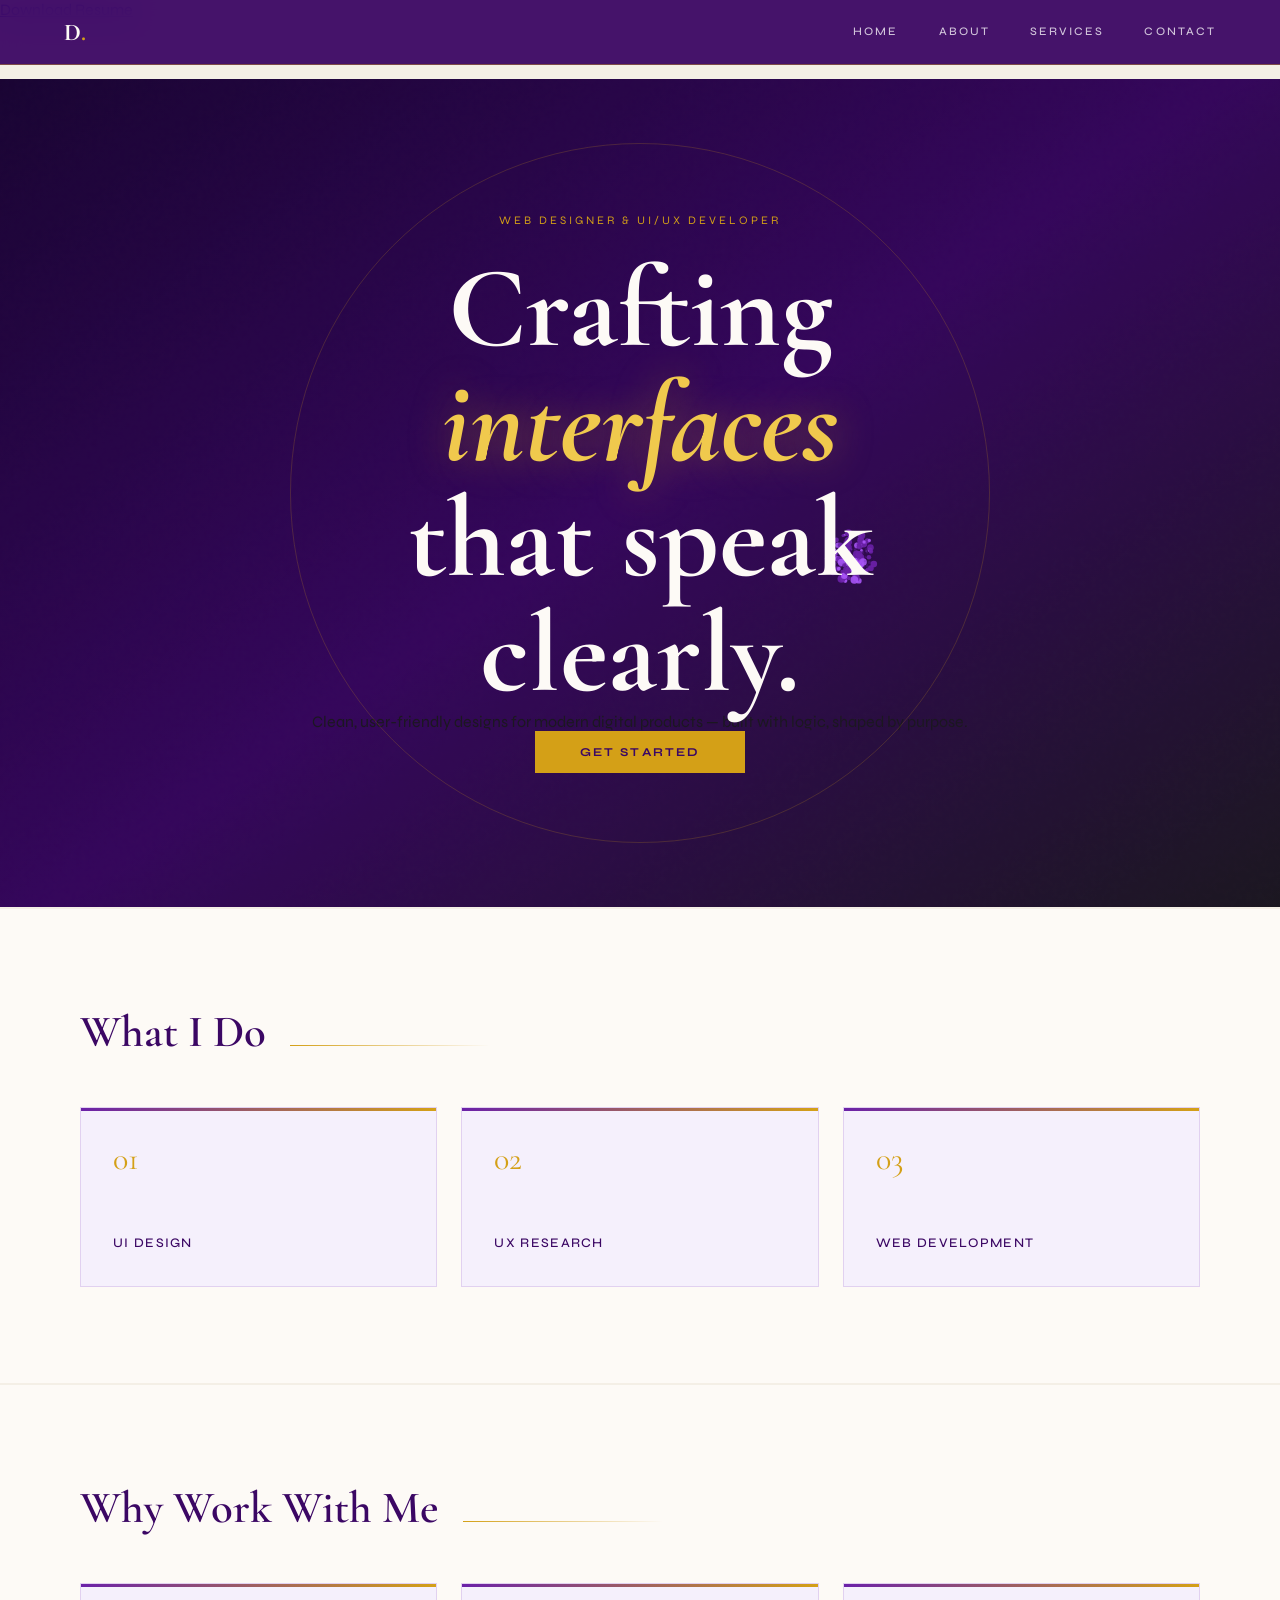
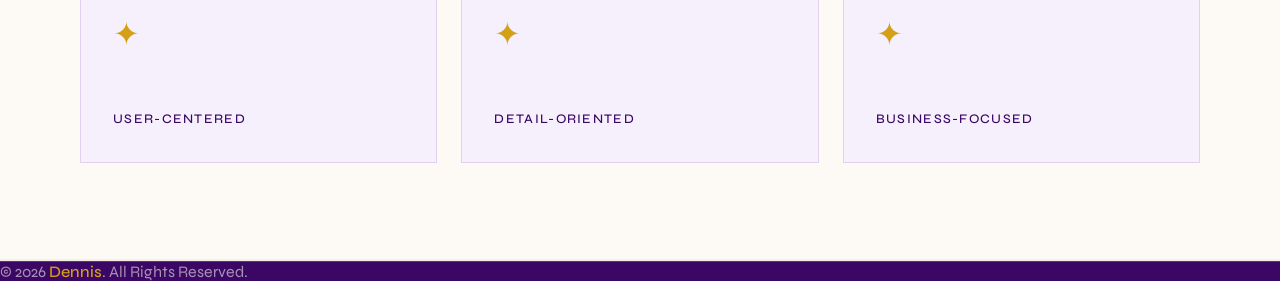
==== commit e6addb4f: "resume add" ====
--- a/index.html
+++ b/index.html
@@ -9,6 +9,7 @@
       rel="stylesheet"
     />
     <link rel="stylesheet" href="style.css" />
+    <a href="Dennis_Collier_Resume.docx" download>Download Resume</a>
   </head>
 
   <body>
--- a/style.css
+++ b/style.css
@@ -25,7 +25,6 @@
 html {
   scroll-behavior: smooth;
 }
-
 body {
   font-family: "Syne", sans-serif;
   background: var(--cream);
@@ -50,6 +49,7 @@
   align-items: center;
 }
 
+a.logo,
 .logo {
   font-family: "Cormorant Garamond", serif;
   font-size: 1.5rem;
@@ -58,7 +58,6 @@
   color: var(--white);
   text-decoration: none;
 }
-
 .logo span {
   color: var(--gold);
 }
@@ -80,7 +79,6 @@
   padding-bottom: 3px;
   transition: color 0.25s;
 }
-
 nav a::after {
   content: "";
   position: absolute;
@@ -91,7 +89,6 @@
   background: var(--gold);
   transition: width 0.3s ease;
 }
-
 nav a:hover,
 nav a.active {
   color: var(--gold-light);
@@ -101,7 +98,6 @@
   width: 100%;
 }
 
-/* mobile toggle */
 .nav-toggle {
   display: none;
   background: none;
@@ -125,7 +121,6 @@
   overflow: hidden;
   background: linear-gradient(145deg, #1a0533 0%, #3b0764 50%, #1c1c1c 100%);
 }
-
 .hero::before {
   content: "";
   position: absolute;
@@ -134,7 +129,6 @@
   pointer-events: none;
   opacity: 0.4;
 }
-
 .hero::after {
   content: "";
   position: absolute;
@@ -147,7 +141,6 @@
   transform: translate(-50%, -50%);
   pointer-events: none;
 }
-
 #fireworks {
   position: absolute;
   top: 0;
@@ -169,7 +162,6 @@
   opacity: 0;
   animation: fadeUp 0.8s 0.2s forwards;
 }
-
 .hero h1 {
   font-family: "Cormorant Garamond", serif;
   font-size: clamp(3.5rem, 9vw, 8rem);
@@ -182,25 +174,24 @@
   opacity: 0;
   animation: fadeUp 0.9s 0.35s forwards;
 }
-
 .hero h1 em {
   font-style: italic;
   color: var(--gold-light);
   text-shadow: 0 0 40px rgba(212, 160, 23, 0.4);
 }
 
-.hero .hero-sub {
+.hero-sub,
+.hero p.hero-sub {
   margin-top: 1.8rem;
   font-size: 1rem;
   line-height: 1.75;
   color: rgba(255, 255, 255, 0.65);
-  max-width: 460px;
+  max-width: 500px;
   position: relative;
   z-index: 1;
   opacity: 0;
   animation: fadeUp 0.9s 0.5s forwards;
 }
-
 .hero-btns {
   display: flex;
   gap: 1rem;
@@ -216,13 +207,12 @@
 /* ─── PAGE HERO (inner pages) ─── */
 .page-hero {
   margin-top: 60px;
-  padding: 5rem 2rem 4rem;
+  padding: 5.5rem 2rem 4rem;
   text-align: center;
   background: linear-gradient(145deg, #1a0533 0%, #3b0764 60%, #1c1c1c 100%);
   position: relative;
   overflow: hidden;
 }
-
 .page-hero::after {
   content: "";
   position: absolute;
@@ -235,11 +225,9 @@
   transform: translate(-50%, -50%);
   pointer-events: none;
 }
-
 .page-hero .hero-eyebrow {
   animation: fadeUp 0.7s 0.1s forwards;
 }
-
 .page-hero h1 {
   font-family: "Cormorant Garamond", serif;
   font-size: clamp(2.8rem, 7vw, 6rem);
@@ -251,10 +239,18 @@
   opacity: 0;
   animation: fadeUp 0.8s 0.25s forwards;
 }
-
 .page-hero h1 em {
   font-style: italic;
   color: var(--gold-light);
+}
+.page-hero-sub {
+  font-size: 1rem;
+  color: rgba(255, 255, 255, 0.6);
+  margin-top: 1rem;
+  position: relative;
+  z-index: 1;
+  opacity: 0;
+  animation: fadeUp 0.8s 0.4s forwards;
 }
 
 /* ─── BUTTONS ─── */
@@ -275,7 +271,6 @@
   overflow: hidden;
   transition: transform 0.2s;
 }
-
 .btn::before {
   content: "";
   position: absolute;
@@ -284,7 +279,6 @@
   transform: translateX(-101%);
   transition: transform 0.35s ease;
 }
-
 .btn:hover::before {
   transform: translateX(0);
 }
@@ -314,18 +308,16 @@
     color 0.3s,
     transform 0.2s;
 }
-
 .btn-ghost:hover {
-  background: rgba(212, 160, 23, 0.15);
+  background: rgba(212, 160, 23, 0.12);
   transform: translateY(-2px);
 }
-
 .btn-ghost span {
   position: relative;
   z-index: 1;
 }
 
-/* ─── STRIP (homepage quick links) ─── */
+/* ─── STRIP ─── */
 .strip {
   display: grid;
   grid-template-columns: repeat(3, 1fr);
@@ -333,13 +325,12 @@
   border-top: 1px solid rgba(212, 160, 23, 0.3);
   border-bottom: 1px solid rgba(212, 160, 23, 0.3);
 }
-
 .strip-item {
   display: flex;
   flex-direction: column;
   align-items: center;
   justify-content: center;
-  padding: 1.8rem 1rem;
+  padding: 2rem 1rem;
   text-decoration: none;
   color: rgba(255, 255, 255, 0.75);
   border-right: 1px solid rgba(212, 160, 23, 0.2);
@@ -348,7 +339,6 @@
     color 0.25s;
   gap: 0.4rem;
 }
-
 .strip-item:last-child {
   border-right: none;
 }
@@ -356,14 +346,12 @@
   background: rgba(212, 160, 23, 0.1);
   color: var(--gold-light);
 }
-
 .strip-num {
   font-family: "Cormorant Garamond", serif;
-  font-size: 1.6rem;
+  font-size: 1.8rem;
   color: var(--gold);
   line-height: 1;
 }
-
 .strip-label {
   font-size: 0.7rem;
   letter-spacing: 0.2em;
@@ -377,7 +365,6 @@
   background: var(--white);
   margin-top: 2px;
 }
-
 .section.alt {
   background: var(--sand);
 }
@@ -388,14 +375,12 @@
   gap: 1.5rem;
   margin-bottom: 3rem;
 }
-
 .section-title {
   font-family: "Cormorant Garamond", serif;
   font-size: clamp(2rem, 3.5vw, 3rem);
   font-weight: 600;
   color: var(--purple-deep);
 }
-
 .section-rule {
   flex: 1;
   height: 1px;
@@ -403,35 +388,58 @@
   max-width: 200px;
 }
 
+.eyebrow-dark {
+  font-size: 0.72rem;
+  letter-spacing: 0.22em;
+  text-transform: uppercase;
+  color: var(--gold);
+  margin-bottom: 0.6rem;
+  display: block;
+  font-weight: 700;
+}
 .center-btn {
   text-align: center;
   margin-top: 2.5rem;
 }
-
-/* ─── GRID & CARDS ─── */
-.grid {
-  display: grid;
-  grid-template-columns: repeat(3, 1fr);
-  gap: 1.5rem;
-}
-
-.card {
+.cta-section {
+  text-align: center;
+}
+.cta-block p {
+  font-size: 1rem;
+  color: var(--muted);
+  margin-top: 0.75rem;
+}
+
+/* ─── HOMEPAGE: INTRO GRID ─── */
+.intro-grid {
+  display: grid;
+  grid-template-columns: 1fr 340px;
+  gap: 4rem;
+  align-items: center;
+}
+.intro-text p {
+  font-size: 0.97rem;
+  line-height: 1.85;
+  color: var(--muted);
+}
+.intro-text strong {
+  color: var(--purple-deep);
+}
+
+.intro-stats {
+  display: grid;
+  grid-template-columns: 1fr 1fr;
+  gap: 1rem;
+}
+.stat-card {
   background: var(--card-bg);
-  padding: 2.2rem 2rem;
   border: 1px solid rgba(107, 33, 168, 0.15);
-  min-height: 160px;
-  display: flex;
-  flex-direction: column;
-  justify-content: space-between;
-  cursor: pointer;
+  padding: 1.5rem 1.2rem;
+  text-align: center;
   position: relative;
   overflow: hidden;
-  transition:
-    transform 0.3s ease,
-    box-shadow 0.3s ease;
-}
-
-.card::before {
+}
+.stat-card::before {
   content: "";
   position: absolute;
   top: 0;
@@ -440,7 +448,51 @@
   height: 3px;
   background: linear-gradient(to right, var(--purple), var(--gold));
 }
-
+.stat-num {
+  font-family: "Cormorant Garamond", serif;
+  font-size: 2.4rem;
+  font-weight: 700;
+  color: var(--purple-deep);
+  line-height: 1.1;
+}
+.stat-label {
+  font-size: 0.72rem;
+  letter-spacing: 0.06em;
+  color: var(--muted);
+  margin-top: 0.3rem;
+  line-height: 1.5;
+}
+
+/* ─── HOMEPAGE: GRID & CARDS ─── */
+.grid {
+  display: grid;
+  grid-template-columns: repeat(3, 1fr);
+  gap: 1.5rem;
+}
+.card {
+  background: var(--card-bg);
+  padding: 2.2rem 2rem;
+  border: 1px solid rgba(107, 33, 168, 0.15);
+  min-height: 180px;
+  display: flex;
+  flex-direction: column;
+  justify-content: space-between;
+  cursor: pointer;
+  position: relative;
+  overflow: hidden;
+  transition:
+    transform 0.3s ease,
+    box-shadow 0.3s ease;
+}
+.card::before {
+  content: "";
+  position: absolute;
+  top: 0;
+  left: 0;
+  width: 100%;
+  height: 3px;
+  background: linear-gradient(to right, var(--purple), var(--gold));
+}
 .card::after {
   content: "";
   position: absolute;
@@ -451,7 +503,6 @@
   background: var(--purple);
   transition: height 0.35s ease;
 }
-
 .card:hover::after {
   height: 100%;
 }
@@ -459,7 +510,6 @@
   transform: translateY(-6px);
   box-shadow: 0 16px 40px rgba(107, 33, 168, 0.12);
 }
-
 .card-number {
   font-family: "Cormorant Garamond", serif;
   font-size: 2rem;
@@ -467,7 +517,20 @@
   color: var(--gold);
   line-height: 1;
 }
-
+.card-title-sm {
+  font-size: 0.9rem;
+  font-weight: 700;
+  letter-spacing: 0.1em;
+  text-transform: uppercase;
+  color: var(--purple-deep);
+  margin-top: 0.5rem;
+}
+.card-desc {
+  font-size: 0.83rem;
+  color: var(--muted);
+  line-height: 1.65;
+  margin-top: 0.5rem;
+}
 .card-label {
   font-size: 0.82rem;
   font-weight: 500;
@@ -476,29 +539,66 @@
   color: var(--purple-deep);
 }
 
+/* ─── HOMEPAGE: WHY GRID ─── */
+.why-grid {
+  display: grid;
+  grid-template-columns: repeat(2, 1fr);
+  gap: 2rem;
+}
+.why-item {
+  background: var(--card-bg);
+  padding: 2.5rem 2rem;
+  border: 1px solid rgba(107, 33, 168, 0.12);
+  position: relative;
+  overflow: hidden;
+}
+.why-item::before {
+  content: "";
+  position: absolute;
+  top: 0;
+  left: 0;
+  width: 100%;
+  height: 3px;
+  background: linear-gradient(to right, var(--purple), var(--gold));
+}
+.why-icon {
+  font-size: 2rem;
+  margin-bottom: 0.8rem;
+}
+.why-item h3 {
+  font-family: "Cormorant Garamond", serif;
+  font-size: 1.4rem;
+  font-weight: 600;
+  color: var(--purple-deep);
+  margin-bottom: 0.6rem;
+}
+.why-item p {
+  font-size: 0.88rem;
+  color: var(--muted);
+  line-height: 1.75;
+}
+
 /* ─── ABOUT PAGE ─── */
 .about-grid {
   display: grid;
-  grid-template-columns: 1fr 340px;
-  gap: 4rem;
-  align-items: center;
-}
-
+  grid-template-columns: 1fr 320px;
+  gap: 5rem;
+  align-items: start;
+}
 .about-text p {
   font-size: 0.97rem;
   line-height: 1.85;
   color: var(--muted);
 }
-
 .about-text strong {
   color: var(--purple-deep);
 }
-
 .about-photo {
   display: flex;
-  justify-content: center;
-}
-
+  flex-direction: column;
+  align-items: center;
+  gap: 1rem;
+}
 .photo-placeholder {
   width: 280px;
   height: 340px;
@@ -512,6 +612,12 @@
   color: var(--gold);
   font-weight: 700;
 }
+.photo-caption {
+  font-size: 0.75rem;
+  color: var(--muted);
+  letter-spacing: 0.1em;
+  text-align: center;
+}
 
 /* skills */
 .skills-grid {
@@ -519,13 +625,11 @@
   grid-template-columns: 1fr 1fr;
   gap: 1.5rem 3rem;
 }
-
 .skill-item {
   display: flex;
   flex-direction: column;
   gap: 0.5rem;
 }
-
 .skill-bar-label {
   display: flex;
   justify-content: space-between;
@@ -534,14 +638,12 @@
   letter-spacing: 0.06em;
   color: var(--purple-deep);
 }
-
 .skill-bar {
   height: 6px;
   background: rgba(107, 33, 168, 0.12);
   border-radius: 3px;
   overflow: hidden;
 }
-
 .skill-fill {
   height: 100%;
   background: linear-gradient(to right, var(--purple), var(--gold));
@@ -550,8 +652,63 @@
   transition: width 1.2s ease;
 }
 
-.skill-fill.animate {
-  width: var(--target-width);
+/* timeline */
+.timeline {
+  display: flex;
+  flex-direction: column;
+  gap: 0;
+  position: relative;
+  padding-left: 2rem;
+}
+.timeline::before {
+  content: "";
+  position: absolute;
+  left: 0;
+  top: 0;
+  bottom: 0;
+  width: 1px;
+  background: linear-gradient(to bottom, var(--gold), transparent);
+}
+.timeline-item {
+  position: relative;
+  padding: 0 0 3rem 2.5rem;
+}
+.timeline-dot {
+  position: absolute;
+  left: -0.45rem;
+  top: 0.4rem;
+  width: 14px;
+  height: 14px;
+  border-radius: 50%;
+  background: var(--gold);
+  border: 2px solid var(--purple-deep);
+}
+.timeline-date {
+  font-size: 0.72rem;
+  letter-spacing: 0.12em;
+  text-transform: uppercase;
+  color: var(--gold);
+  font-weight: 700;
+  margin-bottom: 0.4rem;
+}
+.timeline-body h3 {
+  font-family: "Cormorant Garamond", serif;
+  font-size: 1.4rem;
+  font-weight: 600;
+  color: var(--purple-deep);
+  margin-bottom: 0.2rem;
+}
+.timeline-org {
+  font-size: 0.82rem;
+  color: var(--purple);
+  font-weight: 500;
+  margin-bottom: 0.5rem;
+  letter-spacing: 0.05em;
+}
+.timeline-body p {
+  font-size: 0.88rem;
+  color: var(--muted);
+  line-height: 1.75;
 }
 
 /* credentials */
@@ -560,7 +717,6 @@
   grid-template-columns: repeat(3, 1fr);
   gap: 1.5rem;
 }
-
 .cred-card {
   background: var(--card-bg);
   border: 1px solid rgba(107, 33, 168, 0.15);
@@ -572,7 +728,6 @@
   position: relative;
   overflow: hidden;
 }
-
 .cred-card::before {
   content: "";
   position: absolute;
@@ -582,12 +737,10 @@
   height: 3px;
   background: linear-gradient(to right, var(--purple), var(--gold));
 }
-
 .cred-icon {
   font-size: 2.5rem;
   margin-bottom: 1rem;
 }
-
 .cred-card h3 {
   font-family: "Cormorant Garamond", serif;
   font-size: 1.4rem;
@@ -595,24 +748,67 @@
   color: var(--purple-deep);
   margin-bottom: 0.75rem;
 }
-
 .cred-card p {
   font-size: 0.88rem;
   line-height: 1.75;
   color: var(--muted);
 }
 
+/* certifications */
+.cert-grid {
+  display: grid;
+  grid-template-columns: repeat(3, 1fr);
+  gap: 1rem;
+}
+.cert-item {
+  display: flex;
+  align-items: flex-start;
+  gap: 1rem;
+  padding: 1rem;
+  background: var(--card-bg);
+  border: 1px solid rgba(107, 33, 168, 0.1);
+}
+.cert-dot {
+  width: 10px;
+  height: 10px;
+  border-radius: 50%;
+  background: var(--gold);
+  margin-top: 0.35rem;
+  flex-shrink: 0;
+}
+.cert-title {
+  font-size: 0.88rem;
+  font-weight: 600;
+  color: var(--purple-deep);
+}
+.cert-org {
+  font-size: 0.78rem;
+  color: var(--muted);
+  margin-top: 0.2rem;
+}
+
 /* ─── SERVICES PAGE ─── */
+.services-intro {
+  max-width: 700px;
+  margin: 0 auto;
+  text-align: center;
+  font-size: 1rem;
+  line-height: 1.85;
+  color: var(--muted);
+}
+.services-intro strong {
+  color: var(--purple-deep);
+}
+
 .services-list {
   display: flex;
   flex-direction: column;
   gap: 1.5rem;
 }
-
 .service-card {
   display: grid;
   grid-template-columns: 80px 1fr;
-  gap: 2rem;
+  gap: 2.5rem;
   background: var(--card-bg);
   border: 1px solid rgba(107, 33, 168, 0.15);
   padding: 2.5rem;
@@ -622,7 +818,6 @@
     transform 0.3s ease,
     box-shadow 0.3s ease;
 }
-
 .service-card::before {
   content: "";
   position: absolute;
@@ -632,21 +827,18 @@
   height: 3px;
   background: linear-gradient(to right, var(--purple), var(--gold));
 }
-
 .service-card:hover {
   transform: translateY(-4px);
   box-shadow: 0 12px 36px rgba(107, 33, 168, 0.1);
 }
-
 .service-num {
   font-family: "Cormorant Garamond", serif;
   font-size: 3.5rem;
   font-weight: 700;
   color: var(--gold);
   line-height: 1;
-  opacity: 0.5;
-}
-
+  opacity: 0.45;
+}
 .service-body h3 {
   font-family: "Cormorant Garamond", serif;
   font-size: 1.7rem;
@@ -654,26 +846,23 @@
   color: var(--purple-deep);
   margin-bottom: 0.75rem;
 }
-
 .service-body p {
   font-size: 0.92rem;
   line-height: 1.8;
   color: var(--muted);
   margin-bottom: 1rem;
 }
-
 .service-features {
   list-style: none;
   display: flex;
   flex-wrap: wrap;
   gap: 0.5rem;
 }
-
 .service-features li {
   font-size: 0.75rem;
   letter-spacing: 0.08em;
   padding: 0.3rem 0.9rem;
-  background: rgba(107, 33, 168, 0.08);
+  background: rgba(107, 33, 168, 0.07);
   border: 1px solid rgba(107, 33, 168, 0.2);
   color: var(--purple);
   font-weight: 500;
@@ -687,14 +876,12 @@
   gap: 0;
   flex-wrap: wrap;
 }
-
 .process-step {
   text-align: center;
   padding: 2rem 1.5rem;
   flex: 1;
   min-width: 160px;
 }
-
 .process-num {
   width: 52px;
   height: 52px;
@@ -709,20 +896,17 @@
   justify-content: center;
   margin: 0 auto 1rem;
 }
-
 .process-step h4 {
   font-family: "Cormorant Garamond", serif;
   font-size: 1.2rem;
   color: var(--purple-deep);
   margin-bottom: 0.5rem;
 }
-
 .process-step p {
   font-size: 0.83rem;
   color: var(--muted);
   line-height: 1.65;
 }
-
 .process-arrow {
   font-size: 1.5rem;
   color: var(--gold);
@@ -730,14 +914,43 @@
   flex-shrink: 0;
 }
 
-/* CTA section */
-.cta-section {
-  text-align: center;
-}
-.cta-block p {
+/* expect */
+.expect-grid {
+  display: grid;
+  grid-template-columns: repeat(2, 1fr);
+  gap: 1.5rem;
+}
+.expect-item {
+  display: flex;
+  gap: 1.2rem;
+  align-items: flex-start;
+  padding: 1.8rem;
+  background: var(--card-bg);
+  border: 1px solid rgba(107, 33, 168, 0.12);
+}
+.expect-check {
+  width: 36px;
+  height: 36px;
+  border-radius: 50%;
+  background: linear-gradient(135deg, var(--purple), var(--gold));
+  color: white;
+  display: flex;
+  align-items: center;
+  justify-content: center;
   font-size: 1rem;
-  color: var(--muted);
-  margin-top: 0.75rem;
+  flex-shrink: 0;
+}
+.expect-item h4 {
+  font-family: "Cormorant Garamond", serif;
+  font-size: 1.15rem;
+  color: var(--purple-deep);
+  margin-bottom: 0.4rem;
+  font-weight: 600;
+}
+.expect-item p {
+  font-size: 0.85rem;
+  color: var(--muted);
+  line-height: 1.7;
 }
 
 /* ─── CONTACT PAGE ─── */
@@ -747,16 +960,14 @@
   gap: 5rem;
   align-items: start;
 }
-
 .contact-item {
   display: flex;
   align-items: flex-start;
   gap: 1rem;
   margin-bottom: 1.8rem;
 }
-
 .contact-icon {
-  font-size: 1.4rem;
+  font-size: 1.2rem;
   width: 44px;
   height: 44px;
   background: linear-gradient(135deg, var(--purple), var(--gold));
@@ -766,16 +977,14 @@
   flex-shrink: 0;
   border-radius: 2px;
 }
-
 .contact-label {
-  font-size: 0.7rem;
+  font-size: 0.68rem;
   letter-spacing: 0.14em;
   text-transform: uppercase;
   color: var(--purple);
   font-weight: 700;
   margin-bottom: 0.2rem;
 }
-
 .contact-item a,
 .contact-item p {
   font-size: 0.9rem;
@@ -783,24 +992,25 @@
   text-decoration: none;
   transition: color 0.2s;
 }
-
 .contact-item a:hover {
   color: var(--purple);
 }
 
-/* form */
 .contact-form {
   display: flex;
   flex-direction: column;
   gap: 1.2rem;
 }
-
+.form-row {
+  display: grid;
+  grid-template-columns: 1fr 1fr;
+  gap: 1rem;
+}
 .form-group {
   display: flex;
   flex-direction: column;
   gap: 0.4rem;
 }
-
 .form-group label {
   font-size: 0.72rem;
   letter-spacing: 0.12em;
@@ -808,9 +1018,9 @@
   font-weight: 500;
   color: var(--purple-deep);
 }
-
 .form-group input,
-.form-group textarea {
+.form-group textarea,
+.form-group select {
   padding: 0.85rem 1rem;
   border: 1px solid rgba(107, 33, 168, 0.2);
   background: var(--card-bg);
@@ -820,66 +1030,100 @@
   outline: none;
   transition: border-color 0.25s;
   resize: vertical;
-}
-
+  appearance: none;
+  -webkit-appearance: none;
+}
 .form-group input:focus,
-.form-group textarea:focus {
+.form-group textarea:focus,
+.form-group select:focus {
   border-color: var(--purple);
 }
-
 .form-success {
-  background: rgba(107, 33, 168, 0.08);
+  background: rgba(107, 33, 168, 0.07);
   border: 1px solid var(--purple);
   color: var(--purple-deep);
   padding: 1rem 1.2rem;
   font-size: 0.9rem;
   margin-bottom: 1.2rem;
+}
+
+/* FAQ */
+.faq-grid {
+  display: grid;
+  grid-template-columns: repeat(2, 1fr);
+  gap: 1.5rem;
+}
+.faq-item {
+  padding: 2rem;
+  background: var(--card-bg);
+  border: 1px solid rgba(107, 33, 168, 0.12);
+  border-left: 3px solid var(--gold);
+}
+.faq-item h4 {
+  font-family: "Cormorant Garamond", serif;
+  font-size: 1.15rem;
+  color: var(--purple-deep);
+  margin-bottom: 0.6rem;
+  font-weight: 600;
+}
+.faq-item p {
+  font-size: 0.87rem;
+  color: var(--muted);
+  line-height: 1.75;
 }
 
 /* ─── FOOTER ─── */
 footer {
   background: var(--purple-deep);
   color: rgba(244, 239, 230, 0.6);
-  padding: 2.2rem;
   margin-top: 2px;
   border-top: 1px solid rgba(212, 160, 23, 0.3);
 }
-
 .footer-inner {
   max-width: 1100px;
   margin: 0 auto;
-  display: flex;
-  justify-content: space-between;
-  align-items: center;
-  flex-wrap: wrap;
-  gap: 1rem;
-}
-
-footer p {
-  font-size: 0.78rem;
-  letter-spacing: 0.06em;
+  padding: 3rem 4rem 2rem;
+  display: grid;
+  grid-template-columns: 1.5fr 1fr 1fr;
+  gap: 3rem;
+}
+.footer-left p {
+  font-size: 0.82rem;
+  line-height: 1.7;
+  max-width: 260px;
+}
+.footer-heading {
+  font-size: 0.68rem;
+  letter-spacing: 0.18em;
+  text-transform: uppercase;
+  color: var(--gold);
+  font-weight: 700;
+  margin-bottom: 1rem;
+}
+.footer-nav {
+  display: flex;
+  flex-direction: column;
+  gap: 0.6rem;
+}
+.footer-nav a {
+  font-size: 0.84rem;
+  color: rgba(255, 255, 255, 0.55);
+  text-decoration: none;
+  transition: color 0.2s;
+}
+.footer-nav a:hover {
+  color: var(--gold);
+}
+.footer-bottom {
+  border-top: 1px solid rgba(255, 255, 255, 0.08);
+  padding: 1.2rem 4rem;
+  text-align: center;
+  font-size: 0.75rem;
+  letter-spacing: 0.05em;
 }
 footer strong {
   color: var(--gold);
   font-weight: 500;
-}
-
-.footer-links {
-  display: flex;
-  gap: 2rem;
-}
-
-.footer-links a {
-  font-size: 0.72rem;
-  letter-spacing: 0.14em;
-  text-transform: uppercase;
-  color: rgba(255, 255, 255, 0.5);
-  text-decoration: none;
-  transition: color 0.25s;
-}
-
-.footer-links a:hover {
-  color: var(--gold);
 }
 
 /* ─── SCROLL REVEAL ─── */
@@ -890,17 +1134,18 @@
     opacity 0.75s ease,
     transform 0.75s ease;
 }
-
 .reveal.visible {
   opacity: 1;
   transform: translateY(0);
 }
-
 .reveal:nth-child(2) {
   transition-delay: 0.1s;
 }
 .reveal:nth-child(3) {
   transition-delay: 0.2s;
+}
+.reveal:nth-child(4) {
+  transition-delay: 0.3s;
 }
 
 /* ─── KEYFRAMES ─── */
@@ -916,7 +1161,13 @@
 }
 
 /* ─── RESPONSIVE ─── */
-@media (max-width: 900px) {
+@media (max-width: 1024px) {
+  .intro-grid {
+    grid-template-columns: 1fr;
+  }
+  .intro-stats {
+    grid-template-columns: repeat(4, 1fr);
+  }
   .about-grid {
     grid-template-columns: 1fr;
   }
@@ -928,17 +1179,13 @@
     height: 240px;
   }
   .creds-grid {
-    grid-template-columns: 1fr;
-  }
-  .contact-grid {
-    grid-template-columns: 1fr;
-    gap: 3rem;
-  }
-  .skills-grid {
-    grid-template-columns: 1fr;
-  }
-  .process-arrow {
-    display: none;
+    grid-template-columns: 1fr 1fr;
+  }
+  .cert-grid {
+    grid-template-columns: 1fr 1fr;
+  }
+  .footer-inner {
+    grid-template-columns: 1fr 1fr;
   }
 }
 
@@ -946,7 +1193,6 @@
   header {
     padding: 1rem 1.5rem;
   }
-
   nav {
     display: none;
     position: fixed;
@@ -959,7 +1205,6 @@
     gap: 1rem;
     border-bottom: 1px solid rgba(212, 160, 23, 0.3);
   }
-
   nav.open {
     display: flex;
   }
@@ -967,7 +1212,6 @@
     margin-left: 0;
     font-size: 0.9rem;
   }
-
   .nav-toggle {
     display: block;
   }
@@ -979,17 +1223,11 @@
     flex-direction: column;
     align-items: center;
   }
-
   .page-hero {
     padding: 4rem 1.5rem 3rem;
   }
-
   .section {
     padding: 4rem 1.5rem;
-  }
-
-  .grid {
-    grid-template-columns: 1fr;
   }
 
   .strip {
@@ -1003,6 +1241,21 @@
     border-bottom: none;
   }
 
+  .grid {
+    grid-template-columns: 1fr;
+  }
+  .why-grid {
+    grid-template-columns: 1fr;
+  }
+  .skills-grid {
+    grid-template-columns: 1fr;
+  }
+  .creds-grid {
+    grid-template-columns: 1fr;
+  }
+  .cert-grid {
+    grid-template-columns: 1fr;
+  }
   .service-card {
     grid-template-columns: 1fr;
     gap: 0.5rem;
@@ -1010,12 +1263,32 @@
   .service-num {
     font-size: 2rem;
   }
+  .expect-grid {
+    grid-template-columns: 1fr;
+  }
+  .process-arrow {
+    display: none;
+  }
+  .contact-grid {
+    grid-template-columns: 1fr;
+    gap: 3rem;
+  }
+  .form-row {
+    grid-template-columns: 1fr;
+  }
+  .faq-grid {
+    grid-template-columns: 1fr;
+  }
+  .intro-stats {
+    grid-template-columns: 1fr 1fr;
+  }
 
   .footer-inner {
-    flex-direction: column;
-    text-align: center;
-  }
-  .footer-links {
-    justify-content: center;
-  }
-}
+    grid-template-columns: 1fr;
+    gap: 2rem;
+    padding: 2rem 1.5rem;
+  }
+  .footer-bottom {
+    padding: 1rem 1.5rem;
+  }
+}
